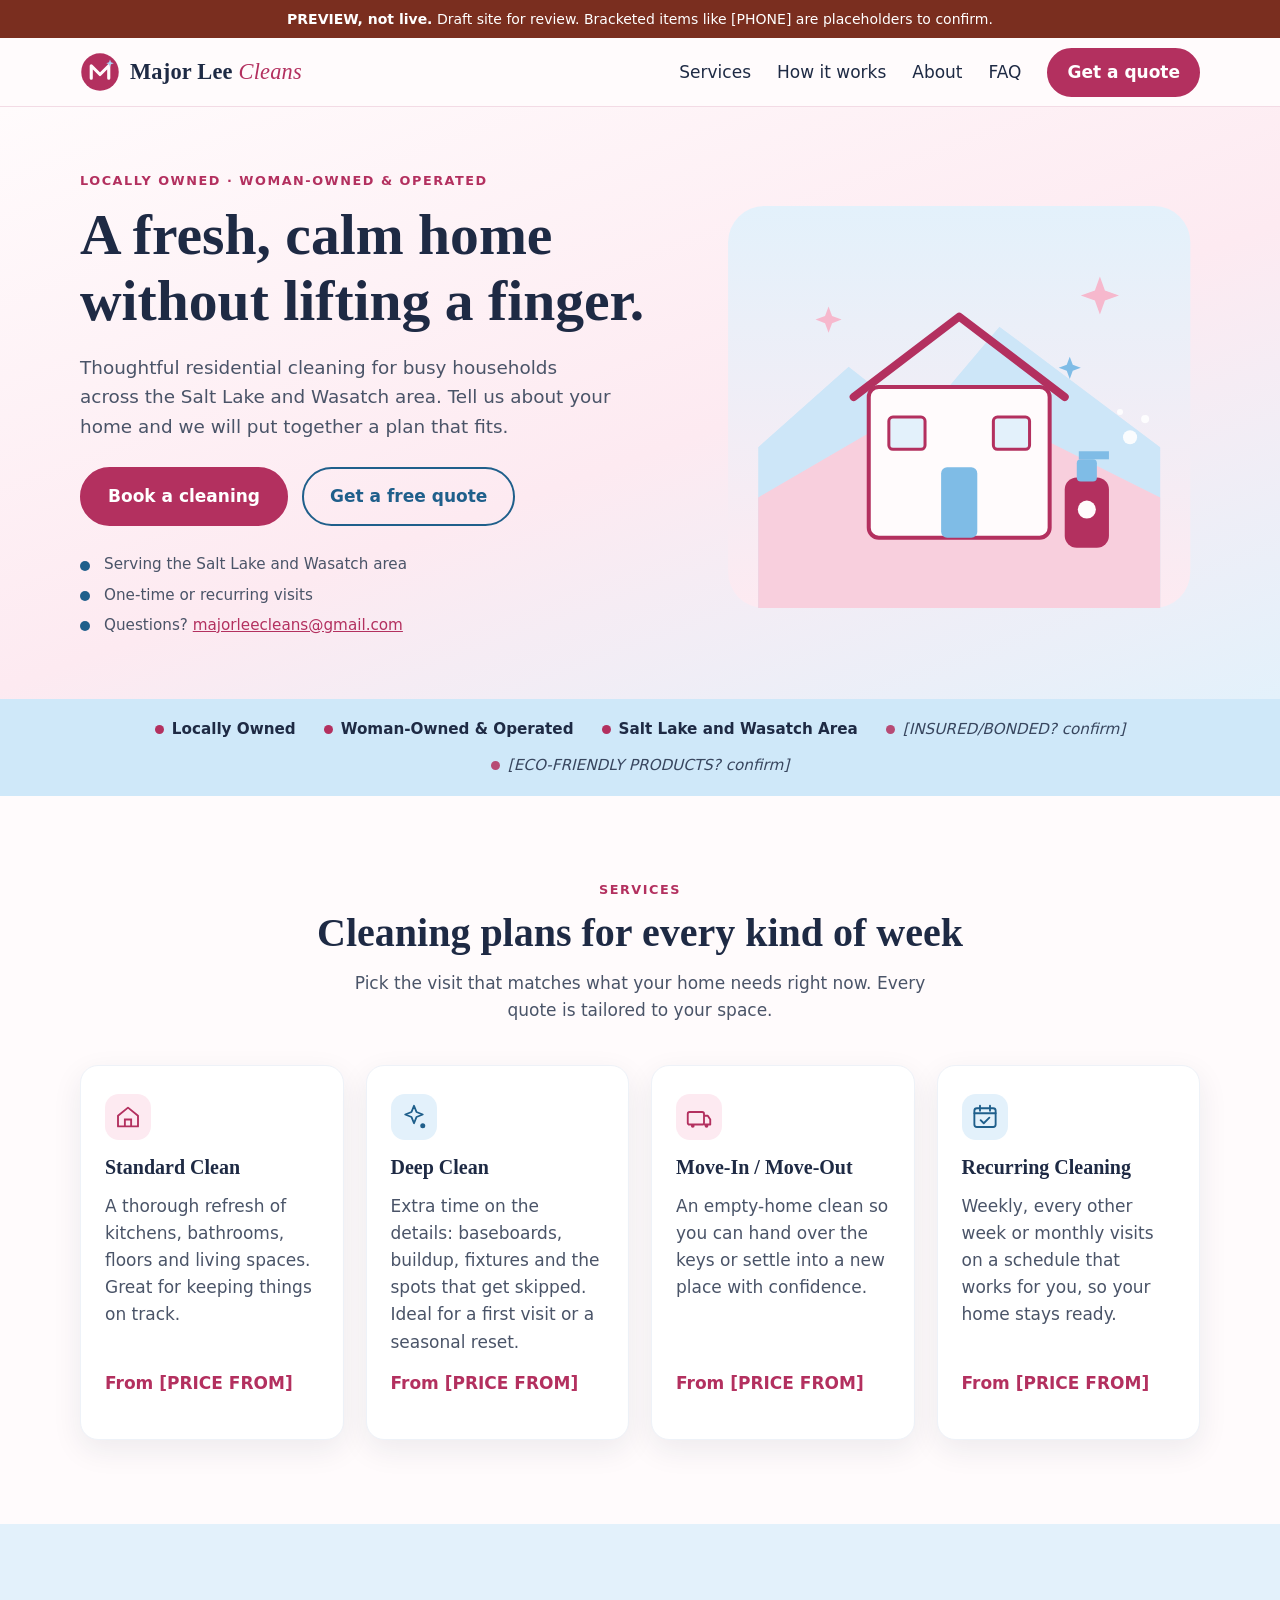
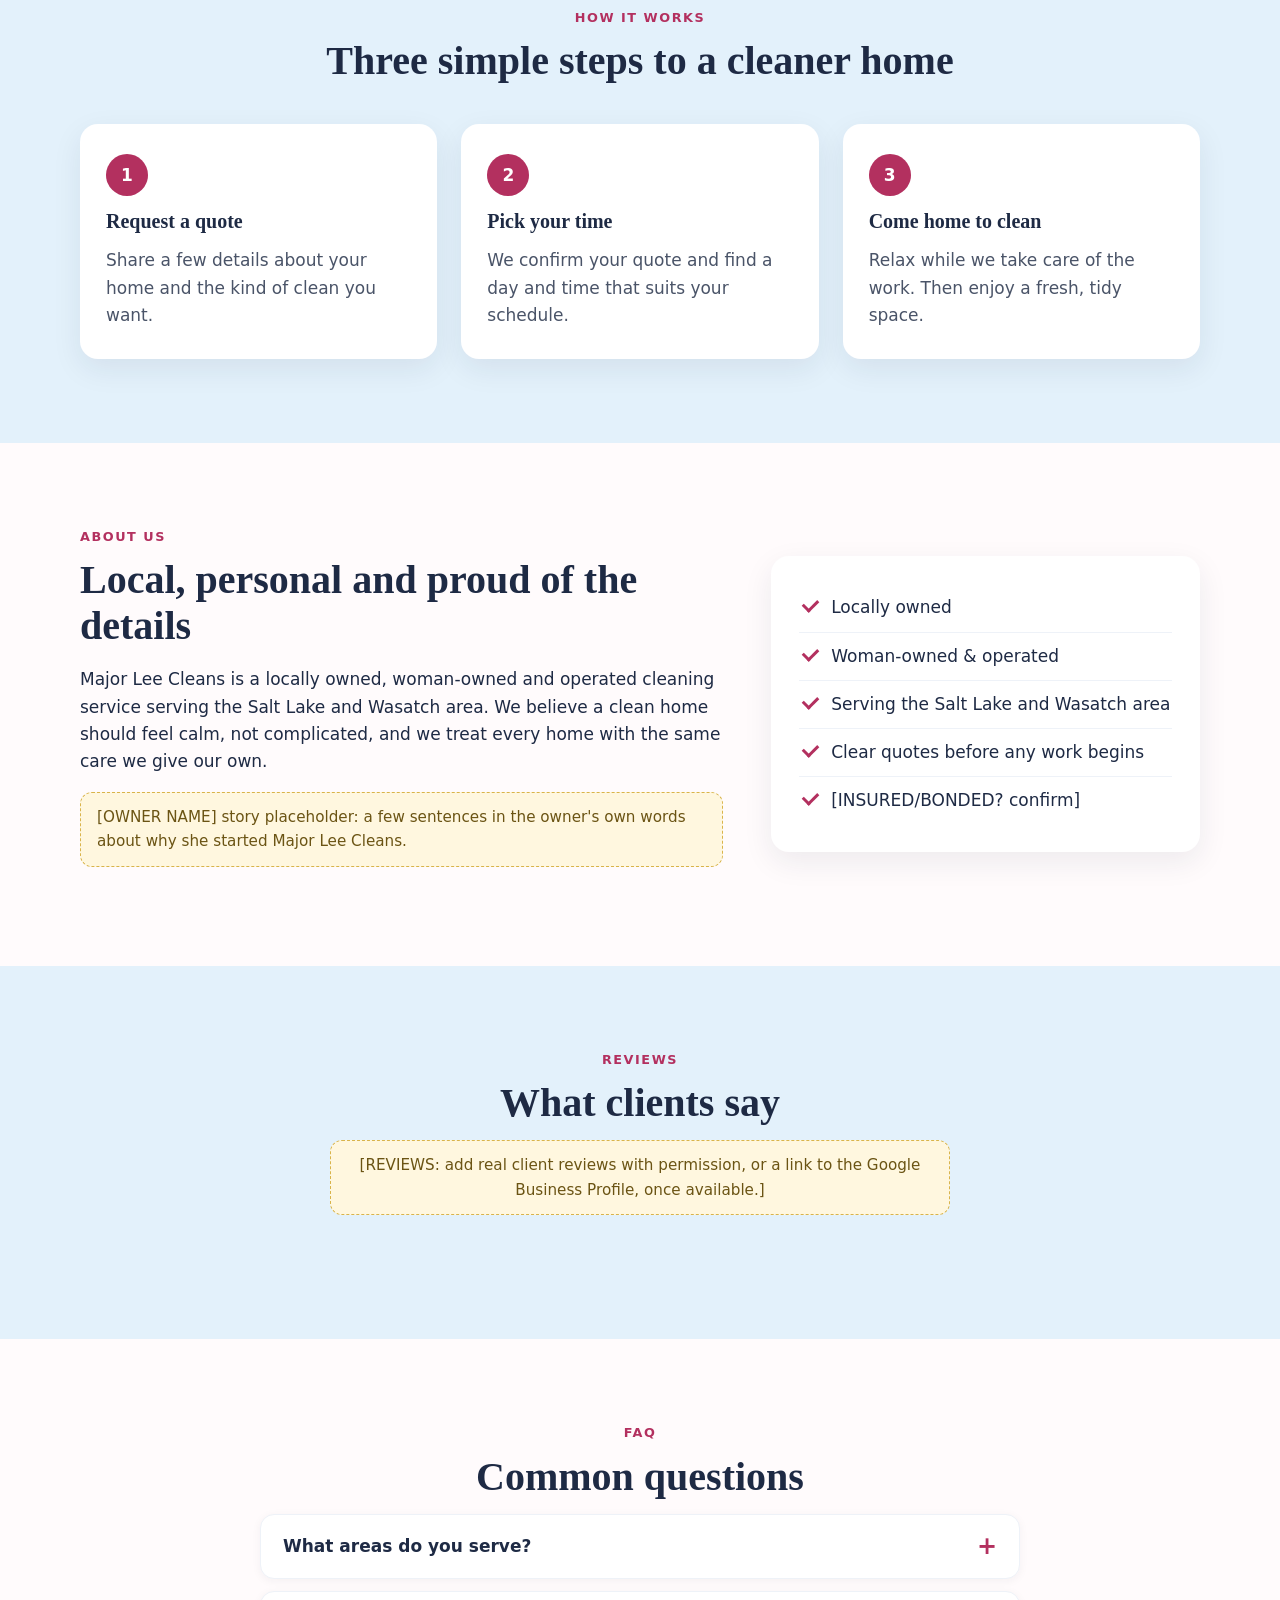
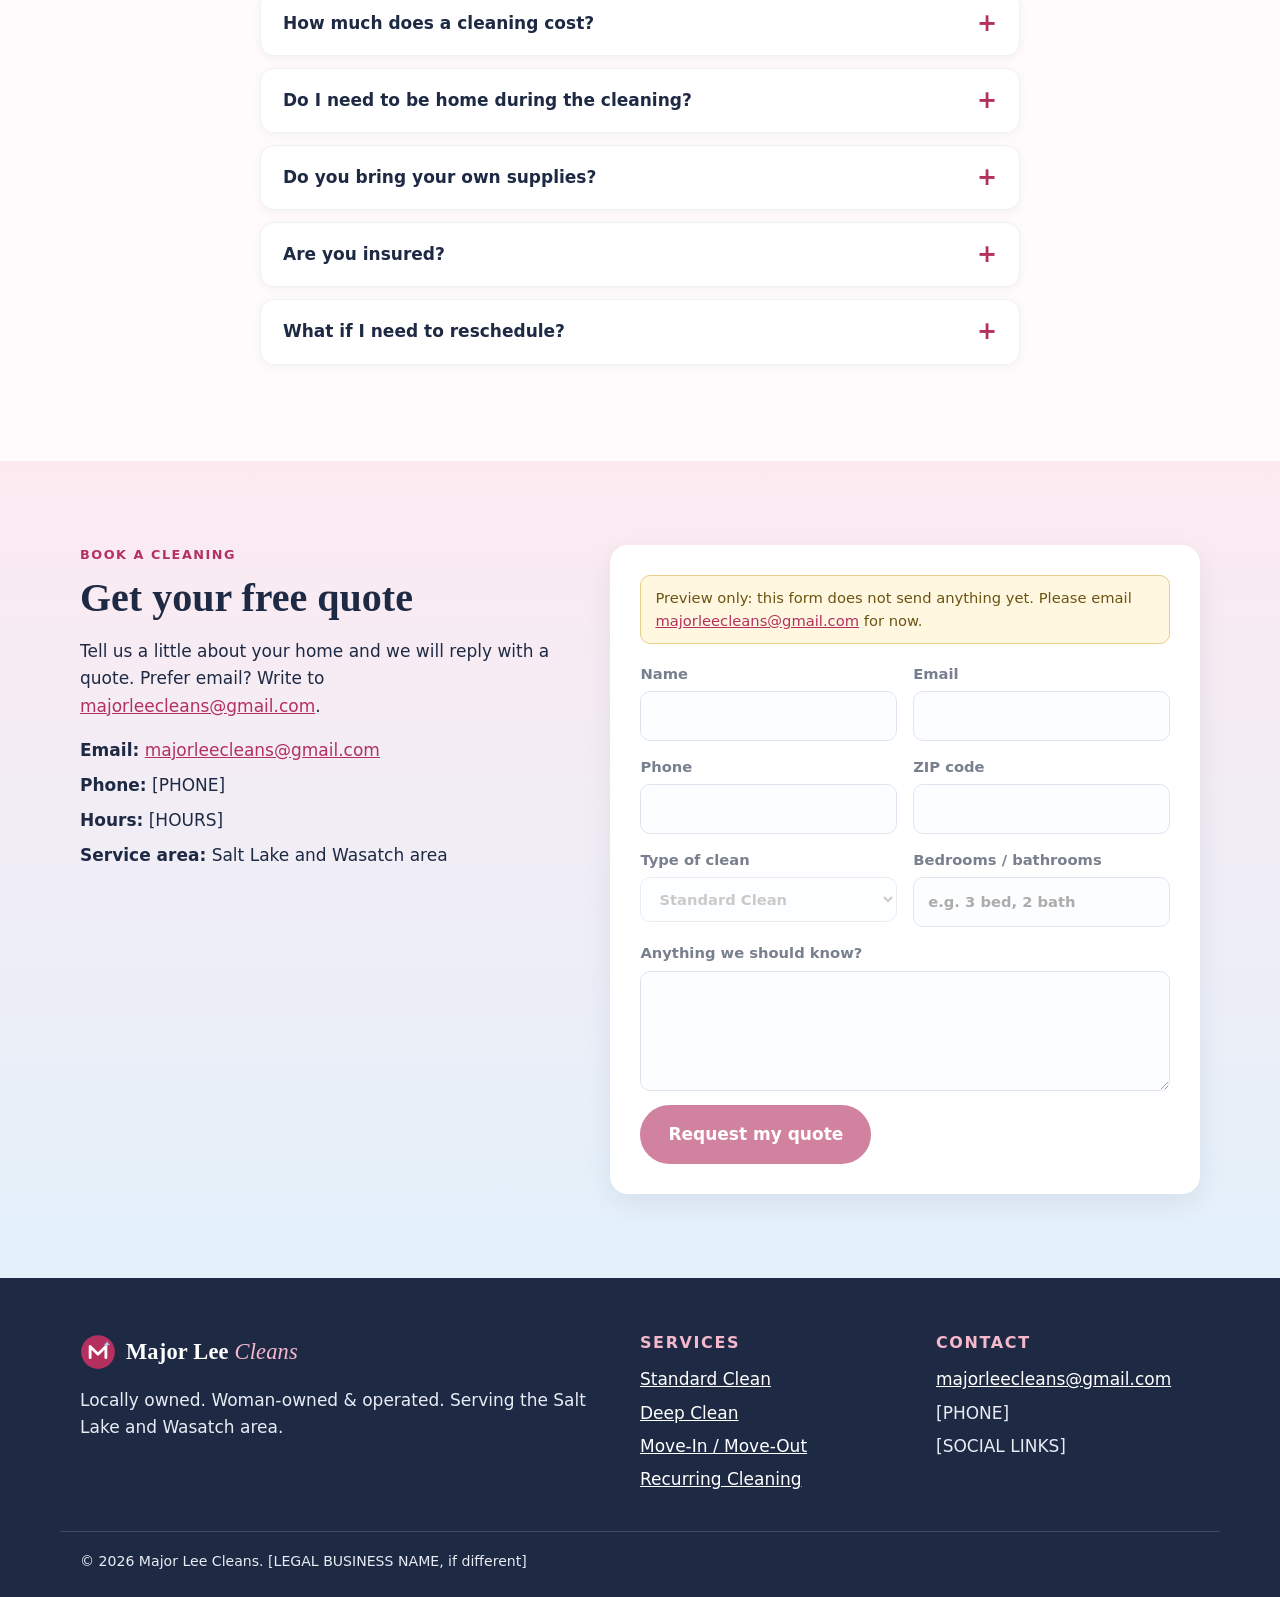
==== index.html @ c6deb184 "Preview: light pink + baby blue palette" ====
<!doctype html>
<html lang="en">
<head>
<meta charset="utf-8">
<meta name="viewport" content="width=device-width, initial-scale=1">
<meta name="robots" content="noindex, nofollow">
<title>Major Lee Cleans | Residential Cleaning in the Salt Lake and Wasatch Area (Preview)</title>
<meta name="description" content="Major Lee Cleans is a locally owned, woman-owned and operated residential cleaning service serving the Salt Lake and Wasatch area.">
<link rel="icon" href="favicon.svg" type="image/svg+xml">
<link rel="stylesheet" href="styles.css">
</head>
<body>
<a class="skip" href="#main">Skip to content</a>

<div class="preview-banner" role="note"><strong>PREVIEW, not live.</strong> Draft site for review. Bracketed items like [PHONE] are placeholders to confirm.</div>

<header class="site-header">
  <div class="wrap nav">
    <a class="brand" href="#top" aria-label="Major Lee Cleans home">
      <img src="assets/logo.svg" alt="" width="40" height="40">
      <span class="wordmark">Major Lee <em>Cleans</em></span>
    </a>
    <button class="menu-btn" aria-expanded="false" aria-controls="menu">Menu</button>
    <nav id="menu" aria-label="Main">
      <ul>
        <li><a href="#services">Services</a></li>
        <li><a href="#how">How it works</a></li>
        <li><a href="#about">About</a></li>
        <li><a href="#faq">FAQ</a></li>
        <li><a class="btn btn-sm" href="#quote">Get a quote</a></li>
      </ul>
    </nav>
  </div>
</header>

<main id="main">
<section class="hero" id="top">
  <div class="wrap hero-grid">
    <div class="hero-copy">
      <p class="eyebrow">Locally owned &middot; Woman-owned &amp; operated</p>
      <h1>A fresh, calm home without lifting a finger.</h1>
      <p class="lead">Thoughtful residential cleaning for busy households across the Salt Lake and Wasatch area. Tell us about your home and we will put together a plan that fits.</p>
      <div class="cta-row">
        <a class="btn" href="#quote">Book a cleaning</a>
        <a class="btn btn-ghost" href="#quote">Get a free quote</a>
      </div>
      <ul class="hero-points">
        <li>Serving the Salt Lake and Wasatch area</li>
        <li>One-time or recurring visits</li>
        <li>Questions? <a href="mailto:majorleecleans@gmail.com">majorleecleans@gmail.com</a></li>
      </ul>
    </div>
    <div class="hero-art" aria-hidden="true">
      <svg viewBox="0 0 480 420" xmlns="http://www.w3.org/2000/svg">
        <defs>
          <linearGradient id="sky" x1="0" y1="0" x2="0" y2="1"><stop offset="0" stop-color="#e3f1fb"/><stop offset="1" stop-color="#fdeaf1"/></linearGradient>
        </defs>
        <rect x="10" y="10" width="460" height="400" rx="36" fill="url(#sky)"/>
        <path d="M40 250l90-80 70 55 80-95 160 120v160H40z" fill="#cde6f8"/>
        <path d="M40 300l120-70 90 50 70-40 120 60v110H40z" fill="#f8cfdd"/>
        <rect x="150" y="190" width="180" height="150" rx="10" fill="#fffbfc" stroke="#b3305f" stroke-width="4"/>
        <path d="M135 200l105-80 105 80" fill="none" stroke="#b3305f" stroke-width="8" stroke-linecap="round" stroke-linejoin="round"/>
        <rect x="222" y="270" width="36" height="70" rx="6" fill="#7fbce6"/>
        <rect x="170" y="220" width="36" height="32" rx="4" fill="#e3f1fb" stroke="#b3305f" stroke-width="3"/>
        <rect x="274" y="220" width="36" height="32" rx="4" fill="#e3f1fb" stroke="#b3305f" stroke-width="3"/>
        <g fill="#f6b8cd"><path d="M380 80l5 14 14 5-14 5-5 14-5-14-14-5 14-5z"/><path d="M110 110l3.5 9.5 9.5 3.5-9.5 3.5-3.5 9.5-3.5-9.5-9.5-3.5 9.5-3.5z"/></g><path fill="#7fbce6" d="M350 160l3 8 8 3-8 3-3 8-3-8-8-3 8-3z"/>
        <g transform="translate(345 250)"><rect x="0" y="30" width="44" height="70" rx="12" fill="#b3305f"/><rect x="12" y="12" width="20" height="22" rx="4" fill="#7fbce6"/><path d="M14 12h30v-8H14z" fill="#7fbce6"/><circle cx="22" cy="62" r="9" fill="#fffbfc"/></g>
        <g fill="#fff" opacity=".9"><circle cx="410" cy="240" r="7"/><circle cx="425" cy="222" r="4"/><circle cx="400" cy="215" r="3"/></g>
      </svg>
    </div>
  </div>
</section>

<section class="trust" aria-label="Why choose us">
  <div class="wrap trust-row">
    <div class="badge"><span class="dot"></span>Locally Owned</div>
    <div class="badge"><span class="dot"></span>Woman-Owned &amp; Operated</div>
    <div class="badge"><span class="dot"></span>Salt Lake and Wasatch Area</div>
    <div class="badge badge-ph"><span class="dot"></span>[INSURED/BONDED? confirm]</div>
    <div class="badge badge-ph"><span class="dot"></span>[ECO-FRIENDLY PRODUCTS? confirm]</div>
  </div>
</section>

<section class="section" id="services">
  <div class="wrap">
    <p class="eyebrow center">Services</p>
    <h2 class="center">Cleaning plans for every kind of week</h2>
    <p class="sub center">Pick the visit that matches what your home needs right now. Every quote is tailored to your space.</p>
    <div class="cards">
      <article class="card">
        <svg class="ico" viewBox="0 0 48 48" aria-hidden="true"><path d="M8 22L24 9l16 13v17H8z" fill="none" stroke="currentColor" stroke-width="3" stroke-linejoin="round"/><path d="M19 39V28h10v11" fill="none" stroke="currentColor" stroke-width="3"/></svg>
        <h3>Standard Clean</h3>
        <p>A thorough refresh of kitchens, bathrooms, floors and living spaces. Great for keeping things on track.</p>
        <p class="price">From [PRICE FROM]</p>
      </article>
      <article class="card">
        <svg class="ico" viewBox="0 0 48 48" aria-hidden="true"><path d="M24 6l4 10 10 4-10 4-4 10-4-10-10-4 10-4z" fill="none" stroke="currentColor" stroke-width="3" stroke-linejoin="round"/><circle cx="38" cy="38" r="4" fill="currentColor"/></svg>
        <h3>Deep Clean</h3>
        <p>Extra time on the details: baseboards, buildup, fixtures and the spots that get skipped. Ideal for a first visit or a seasonal reset.</p>
        <p class="price">From [PRICE FROM]</p>
      </article>
      <article class="card">
        <svg class="ico" viewBox="0 0 48 48" aria-hidden="true"><rect x="6" y="16" width="26" height="20" rx="3" fill="none" stroke="currentColor" stroke-width="3"/><path d="M32 22h6l4 6v8H32" fill="none" stroke="currentColor" stroke-width="3" stroke-linejoin="round"/><circle cx="14" cy="38" r="3" fill="currentColor"/><circle cx="36" cy="38" r="3" fill="currentColor"/></svg>
        <h3>Move-In / Move-Out</h3>
        <p>An empty-home clean so you can hand over the keys or settle into a new place with confidence.</p>
        <p class="price">From [PRICE FROM]</p>
      </article>
      <article class="card">
        <svg class="ico" viewBox="0 0 48 48" aria-hidden="true"><rect x="7" y="10" width="34" height="30" rx="4" fill="none" stroke="currentColor" stroke-width="3"/><path d="M7 18h34M16 6v8M32 6v8" stroke="currentColor" stroke-width="3" stroke-linecap="round"/><path d="M17 29l5 5 9-9" fill="none" stroke="currentColor" stroke-width="3" stroke-linecap="round" stroke-linejoin="round"/></svg>
        <h3>Recurring Cleaning</h3>
        <p>Weekly, every other week or monthly visits on a schedule that works for you, so your home stays ready.</p>
        <p class="price">From [PRICE FROM]</p>
      </article>
    </div>
  </div>
</section>

<section class="section alt" id="how">
  <div class="wrap">
    <p class="eyebrow center">How it works</p>
    <h2 class="center">Three simple steps to a cleaner home</h2>
    <ol class="steps">
      <li><span class="num">1</span><h3>Request a quote</h3><p>Share a few details about your home and the kind of clean you want.</p></li>
      <li><span class="num">2</span><h3>Pick your time</h3><p>We confirm your quote and find a day and time that suits your schedule.</p></li>
      <li><span class="num">3</span><h3>Come home to clean</h3><p>Relax while we take care of the work. Then enjoy a fresh, tidy space.</p></li>
    </ol>
  </div>
</section>

<section class="section" id="about">
  <div class="wrap about-grid">
    <div>
      <p class="eyebrow">About us</p>
      <h2>Local, personal and proud of the details</h2>
      <p>Major Lee Cleans is a locally owned, woman-owned and operated cleaning service serving the Salt Lake and Wasatch area. We believe a clean home should feel calm, not complicated, and we treat every home with the same care we give our own.</p>
      <p class="ph-note">[OWNER NAME] story placeholder: a few sentences in the owner's own words about why she started Major Lee Cleans.</p>
    </div>
    <ul class="checklist">
      <li>Locally owned</li>
      <li>Woman-owned &amp; operated</li>
      <li>Serving the Salt Lake and Wasatch area</li>
      <li>Clear quotes before any work begins</li>
      <li>[INSURED/BONDED? confirm]</li>
    </ul>
  </div>
</section>

<section class="section alt" aria-labelledby="reviews-h">
  <div class="wrap">
    <p class="eyebrow center">Reviews</p>
    <h2 class="center" id="reviews-h">What clients say</h2>
    <p class="sub center ph-note">[REVIEWS: add real client reviews with permission, or a link to the Google Business Profile, once available.]</p>
  </div>
</section>

<section class="section" id="faq">
  <div class="wrap narrow">
    <p class="eyebrow center">FAQ</p>
    <h2 class="center">Common questions</h2>
    <details><summary>What areas do you serve?</summary><p>We serve the Salt Lake and Wasatch area. Not sure if you are in range? Send us a note and we will let you know.</p></details>
    <details><summary>How much does a cleaning cost?</summary><p>Every home is different, so we quote based on size, condition and the type of clean. Request a quote and we will get back to you. Standard pricing starts at [PRICE FROM].</p></details>
    <details><summary>Do I need to be home during the cleaning?</summary><p>No. Many clients share entry instructions ahead of time. Whatever you are most comfortable with works for us.</p></details>
    <details><summary>Do you bring your own supplies?</summary><p>[SUPPLIES POLICY: confirm whether supplies and equipment are included and whether eco-friendly products are used.]</p></details>
    <details><summary>Are you insured?</summary><p>[INSURED/BONDED? confirm]</p></details>
    <details><summary>What if I need to reschedule?</summary><p>[RESCHEDULING / CANCELLATION POLICY: confirm notice period.]</p></details>
  </div>
</section>

<section class="section quote" id="quote">
  <div class="wrap quote-grid">
    <div>
      <p class="eyebrow">Book a cleaning</p>
      <h2>Get your free quote</h2>
      <p>Tell us a little about your home and we will reply with a quote. Prefer email? Write to <a href="mailto:majorleecleans@gmail.com">majorleecleans@gmail.com</a>.</p>
      <ul class="contact-list">
        <li><strong>Email:</strong> <a href="mailto:majorleecleans@gmail.com">majorleecleans@gmail.com</a></li>
        <li><strong>Phone:</strong> [PHONE]</li>
        <li><strong>Hours:</strong> [HOURS]</li>
        <li><strong>Service area:</strong> Salt Lake and Wasatch area</li>
      </ul>
    </div>
    <form class="quote-form" action="#" onsubmit="return false" aria-describedby="form-note">
      <p class="form-note" id="form-note" role="status">Preview only: this form does not send anything yet. Please email <a href="mailto:majorleecleans@gmail.com">majorleecleans@gmail.com</a> for now.</p>
      <fieldset disabled>
        <legend class="sr">Quote request</legend>
        <div class="row2">
          <label>Name<input type="text" name="name" autocomplete="name"></label>
          <label>Email<input type="email" name="email" autocomplete="email"></label>
        </div>
        <div class="row2">
          <label>Phone<input type="tel" name="phone" autocomplete="tel"></label>
          <label>ZIP code<input type="text" name="zip" inputmode="numeric" autocomplete="postal-code"></label>
        </div>
        <div class="row2">
          <label>Type of clean
            <select name="service"><option>Standard Clean</option><option>Deep Clean</option><option>Move-In / Move-Out</option><option>Recurring Cleaning</option></select>
          </label>
          <label>Bedrooms / bathrooms<input type="text" name="size" placeholder="e.g. 3 bed, 2 bath"></label>
        </div>
        <label>Anything we should know?<textarea name="notes" rows="4"></textarea></label>
        <button class="btn" type="submit">Request my quote</button>
      </fieldset>
    </form>
  </div>
</section>
</main>

<footer class="site-footer">
  <div class="wrap foot-grid">
    <div>
      <a class="brand light" href="#top"><img src="assets/logo.svg" alt="" width="36" height="36"><span class="wordmark">Major Lee <em>Cleans</em></span></a>
      <p>Locally owned. Woman-owned &amp; operated. Serving the Salt Lake and Wasatch area.</p>
    </div>
    <div>
      <h2 class="foot-h">Services</h2>
      <ul><li><a href="#services">Standard Clean</a></li><li><a href="#services">Deep Clean</a></li><li><a href="#services">Move-In / Move-Out</a></li><li><a href="#services">Recurring Cleaning</a></li></ul>
    </div>
    <div>
      <h2 class="foot-h">Contact</h2>
      <ul><li><a href="mailto:majorleecleans@gmail.com">majorleecleans@gmail.com</a></li><li>[PHONE]</li><li>[SOCIAL LINKS]</li></ul>
    </div>
  </div>
  <p class="wrap copy">&copy; <span id="yr">2026</span> Major Lee Cleans. [LEGAL BUSINESS NAME, if different]</p>
</footer>
<script src="main.js" defer></script>
</body>
</html>
---- styles.css ----
:root{--green:#b3305f;--green-d:#1e2a44;--mint:#e3f1fb;--cream:#fffbfc;--sand:#fdeaf1;--ink:#1e2a44;--muted:#4a5468;--gold:#f6b8cd;--r:18px;--shadow:0 10px 30px rgba(30,42,68,.08)}
*{box-sizing:border-box}html{scroll-behavior:smooth}
body{margin:0;font:17px/1.6 system-ui,-apple-system,"Segoe UI",Roboto,Helvetica,Arial,sans-serif;color:var(--ink);background:var(--cream)}
img,svg{max-width:100%;display:block}
a{color:var(--green)}a:hover{color:var(--green-d)}
:focus-visible{outline:3px solid var(--gold);outline-offset:2px}
.skip{position:absolute;left:-999px;top:0;background:#fff;padding:8px 12px;z-index:100}.skip:focus{left:8px}
.sr{position:absolute;width:1px;height:1px;overflow:hidden;clip:rect(0 0 0 0)}
.wrap{max-width:1160px;margin:0 auto;padding:0 20px}.narrow{max-width:800px}
.preview-banner{background:#7a2e1f;color:#fff;text-align:center;font-size:14px;padding:8px 16px}
.site-header{position:sticky;top:0;z-index:50;background:rgba(255,251,252,.94);backdrop-filter:blur(8px);border-bottom:1px solid #f3dbe5}
.nav{display:flex;align-items:center;justify-content:space-between;min-height:68px}
.brand{display:flex;align-items:center;gap:10px;text-decoration:none;color:var(--ink)}
.wordmark{font-family:Georgia,"Times New Roman",serif;font-size:1.4rem;font-weight:700;letter-spacing:.2px}
.wordmark em{font-style:italic;color:var(--green);font-weight:400}
.brand.light{color:#fff}.brand.light em{color:var(--gold)}
nav ul{list-style:none;display:flex;gap:26px;align-items:center;margin:0;padding:0}
nav a{text-decoration:none;color:var(--ink);font-weight:500}
.menu-btn{display:none;background:none;border:2px solid var(--green);color:var(--green);border-radius:999px;padding:6px 16px;font:inherit;font-weight:600;cursor:pointer}
.btn{display:inline-block;background:var(--green);color:#fff!important;text-decoration:none;font-weight:600;padding:14px 26px;border-radius:999px;border:2px solid var(--green);transition:background .2s,transform .2s;cursor:pointer;font:inherit;font-weight:600}
.btn:hover{background:var(--green-d);transform:translateY(-1px)}
.btn-ghost{background:transparent;color:var(--green)!important}.btn-ghost:hover{background:var(--mint)}
.btn-sm{padding:9px 18px}
.eyebrow{text-transform:uppercase;letter-spacing:.12em;font-size:.8rem;font-weight:700;color:var(--green);margin:0 0 10px}
h1,h2,h3{font-family:Georgia,"Times New Roman",serif;line-height:1.15;margin:0 0 14px}
h1{font-size:clamp(2.2rem,5vw,3.6rem)}h2{font-size:clamp(1.7rem,3.4vw,2.5rem)}h3{font-size:1.25rem}
.center{text-align:center}.sub{color:var(--muted);max-width:620px;margin:0 auto 40px}
.hero{background:linear-gradient(180deg,var(--cream),var(--sand));padding:64px 0 56px}
.hero-grid{display:grid;grid-template-columns:1.1fr .9fr;gap:48px;align-items:center}
.lead{font-size:1.15rem;color:var(--muted);max-width:540px}
.cta-row{display:flex;flex-wrap:wrap;gap:14px;margin:26px 0}
.hero-points{list-style:none;padding:0;margin:0;color:var(--muted);font-size:.95rem}
.hero-points li{padding-left:24px;position:relative;margin:6px 0}
.hero-points li:before{content:"";position:absolute;left:0;top:.55em;width:10px;height:10px;border-radius:50%;background:var(--green)}
.trust{background:var(--green);color:#fff;padding:18px 0}
.trust-row{display:flex;flex-wrap:wrap;justify-content:center;gap:12px 28px}
.badge{display:flex;align-items:center;gap:8px;font-weight:600;font-size:.95rem}
.badge .dot{width:9px;height:9px;border-radius:50%;background:var(--gold)}
.badge-ph{opacity:.85;font-style:italic;font-weight:500}
.section{padding:84px 0}.alt{background:var(--mint)}
.cards{display:grid;grid-template-columns:repeat(4,1fr);gap:22px}
.card{background:#fff;border-radius:var(--r);padding:28px 24px;box-shadow:var(--shadow);border:1px solid #eef2f8;display:flex;flex-direction:column}
.card p{color:var(--muted);margin:0 0 14px}.card .price{margin-top:auto;color:var(--green);font-weight:700}
.ico{width:46px;height:46px;color:var(--green);background:var(--mint);border-radius:14px;padding:8px;margin-bottom:16px}
.steps{list-style:none;padding:0;margin:40px 0 0;display:grid;grid-template-columns:repeat(3,1fr);gap:24px;counter-reset:s}
.steps li{background:#fff;border-radius:var(--r);padding:30px 26px;box-shadow:var(--shadow)}
.steps p{color:var(--muted);margin:0}
.num{display:inline-grid;place-items:center;width:42px;height:42px;border-radius:50%;background:var(--green);color:#fff;font-weight:700;margin-bottom:14px}
.about-grid{display:grid;grid-template-columns:1.2fr .8fr;gap:48px;align-items:center}
.checklist{list-style:none;background:#fff;border-radius:var(--r);padding:28px;margin:0;box-shadow:var(--shadow)}
.checklist li{padding:10px 0 10px 32px;position:relative;border-bottom:1px solid #eef2f8}.checklist li:last-child{border:0}
.checklist li:before{content:"";position:absolute;left:4px;top:15px;width:12px;height:7px;border-left:3px solid var(--green);border-bottom:3px solid var(--green);transform:rotate(-45deg)}
.ph-note{background:#fff7df;border:1px dashed #d9b44a;border-radius:12px;padding:12px 16px;color:#6b5414;font-size:.95rem}
details{background:#fff;border-radius:14px;margin:12px 0;box-shadow:0 2px 10px rgba(30,42,68,.05);border:1px solid #eef2f8}
summary{cursor:pointer;padding:18px 22px;font-weight:600;list-style:none;position:relative;padding-right:50px}
summary::-webkit-details-marker{display:none}
summary:after{content:"+";position:absolute;right:22px;top:12px;font-size:1.5rem;color:var(--green)}
details[open] summary:after{content:"\2212"}
details p{margin:0;padding:0 22px 20px;color:var(--muted)}
.quote{background:linear-gradient(180deg,var(--sand),var(--mint))}
.quote-grid{display:grid;grid-template-columns:.9fr 1.1fr;gap:48px;align-items:start}
.contact-list{list-style:none;padding:0}.contact-list li{margin:8px 0}
.quote-form{background:#fff;border-radius:var(--r);padding:30px;box-shadow:var(--shadow)}
.quote-form fieldset{border:0;padding:0;margin:0}
.quote-form fieldset[disabled]{opacity:.6}
.form-note{background:#fff7df;border:1px solid #e7cf86;color:#6b5414;border-radius:10px;padding:10px 14px;font-size:.92rem;margin:0 0 18px}
.row2{display:grid;grid-template-columns:1fr 1fr;gap:16px}
label{display:block;font-weight:600;font-size:.92rem;margin-bottom:14px}
input,select,textarea{display:block;width:100%;margin-top:6px;padding:12px 14px;border:1px solid #c9d3e3;border-radius:10px;font:inherit;background:#fbfcfe}
.site-footer{background:var(--green-d);color:#e8ecf5;padding:56px 0 24px}
.site-footer a{color:#fff}
.foot-grid{display:grid;grid-template-columns:2fr 1fr 1fr;gap:32px}
.foot-h{font-size:1rem;font-family:inherit;text-transform:uppercase;letter-spacing:.1em;color:var(--gold)}
.site-footer ul{list-style:none;padding:0;margin:0}.site-footer li{margin:6px 0}
.copy{border-top:1px solid rgba(255,255,255,.15);margin-top:32px;padding-top:18px;font-size:.88rem}
@media (max-width:1000px){.cards{grid-template-columns:repeat(2,1fr)}}
@media (max-width:860px){
 .hero-grid,.about-grid,.quote-grid{grid-template-columns:1fr}
 .hero-art{max-width:420px;margin:0 auto}
 .steps{grid-template-columns:1fr}
 .foot-grid{grid-template-columns:1fr 1fr}.foot-grid>div:first-child{grid-column:1/-1}
 .menu-btn{display:block}
 nav ul{display:none;position:absolute;left:0;right:0;top:100%;flex-direction:column;background:var(--cream);padding:18px;gap:14px;border-bottom:1px solid #f3dbe5}
 nav ul.open,#menu.open ul{display:flex}
}
@media (max-width:560px){body{font-size:16px}.cards,.row2{grid-template-columns:1fr}.section{padding:60px 0}.hero{padding:40px 0}.foot-grid{grid-template-columns:1fr}.wordmark{font-size:1.2rem}}
@media (prefers-reduced-motion:reduce){html{scroll-behavior:auto}.btn{transition:none}}
.hero-art{width:100%}.hero-art svg{width:100%;height:auto}
/* pink + baby blue palette overrides */
:root{--blue:#a9d6f5;--blue-l:#e3f1fb;--blue-d:#1f5f8b;--pink:#f6b8cd;--pink-d:#b3305f;--pink-dd:#8f2349;--navy:#1e2a44}
.btn:hover{background:var(--pink-dd);border-color:var(--pink-dd)}
.btn-ghost{border-color:var(--blue-d);color:var(--blue-d)!important}.btn-ghost:hover{background:var(--blue-l)}
.menu-btn{border-color:var(--blue-d);color:var(--blue-d)}
:focus-visible{outline-color:var(--blue-d)}
.trust{background:#cfe8f9;color:var(--navy)}.badge .dot{background:var(--pink-d)}
.ico{color:var(--pink-d);background:#fdeaf1}
.card:nth-child(even) .ico{color:var(--blue-d);background:var(--blue-l)}
.num{background:var(--pink-d)}
.hero{background:linear-gradient(160deg,#fffbfc 0%,#fdeaf1 55%,#e3f1fb 100%)}
.quote{background:linear-gradient(180deg,#fdeaf1,#e3f1fb)}
.hero-points li:before{background:var(--blue-d)}
.checklist li:before{border-color:var(--pink-d)}
.site-footer{background:var(--navy)}
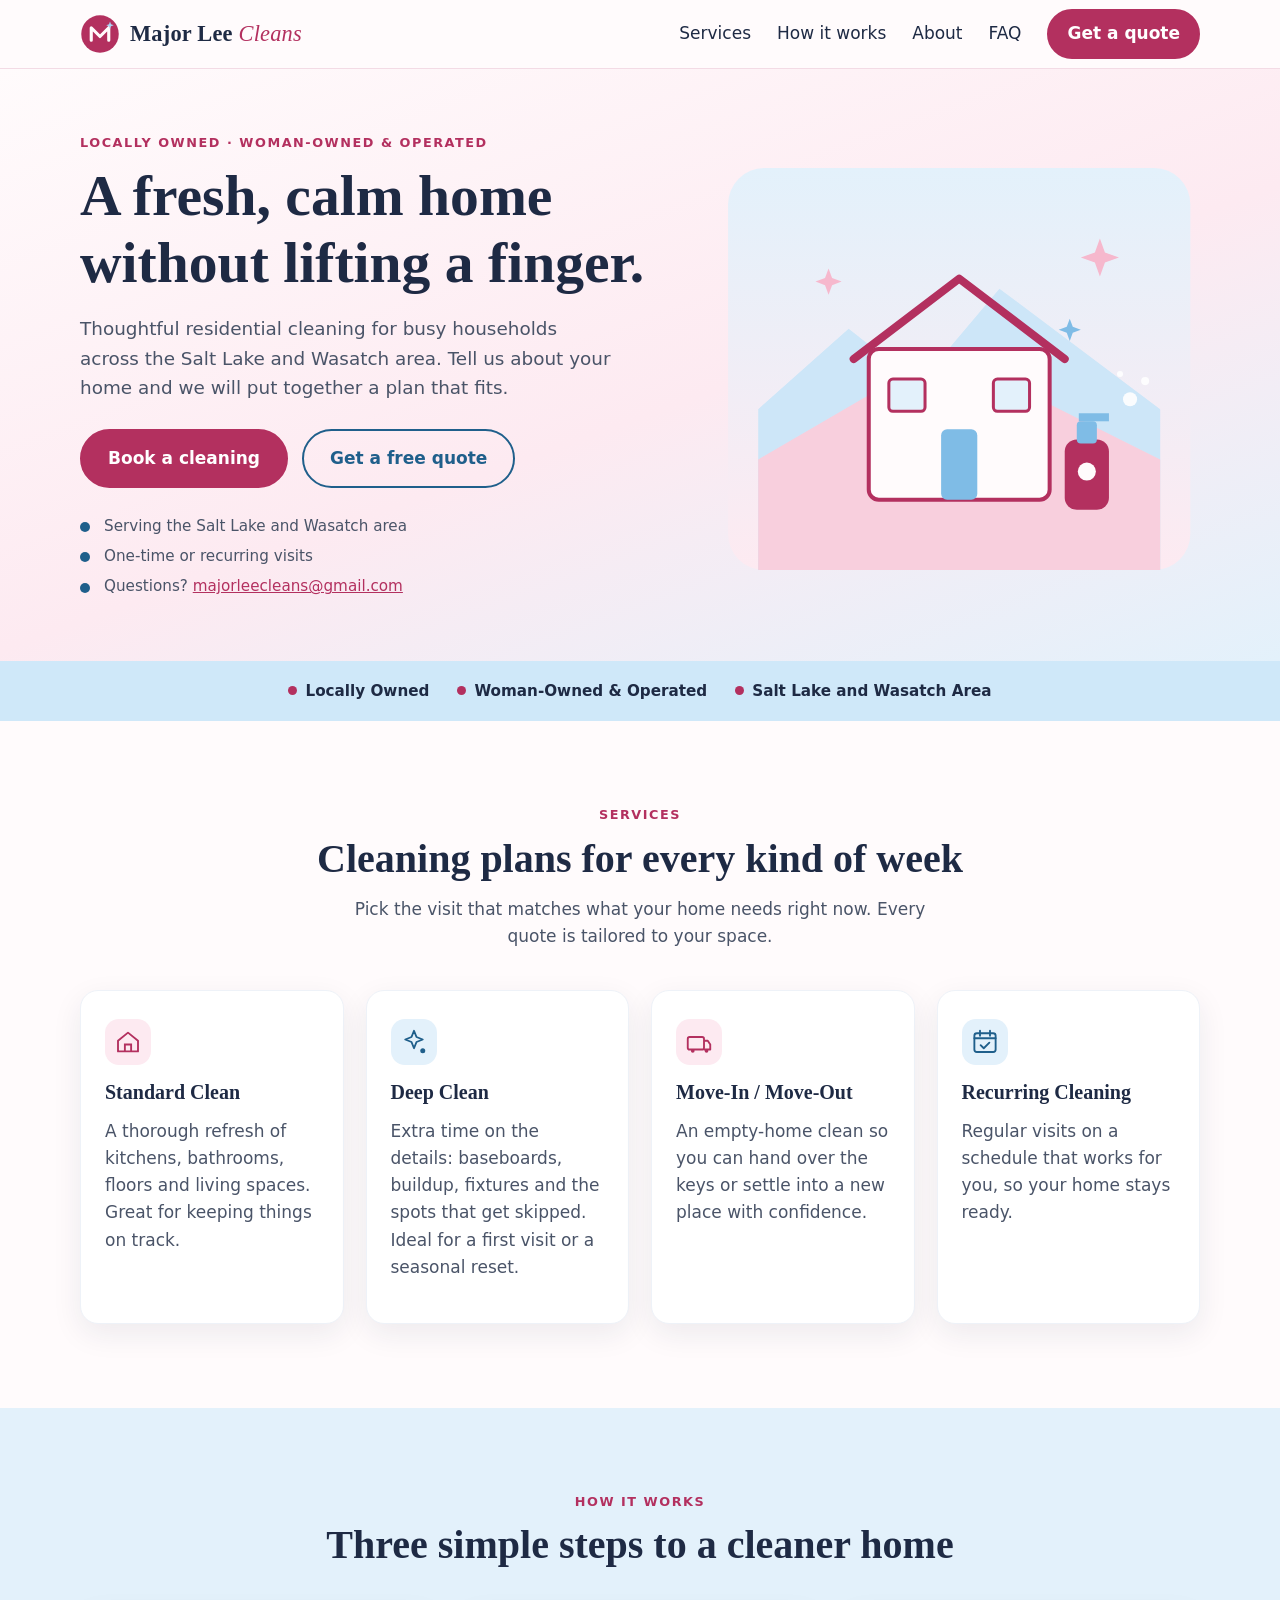
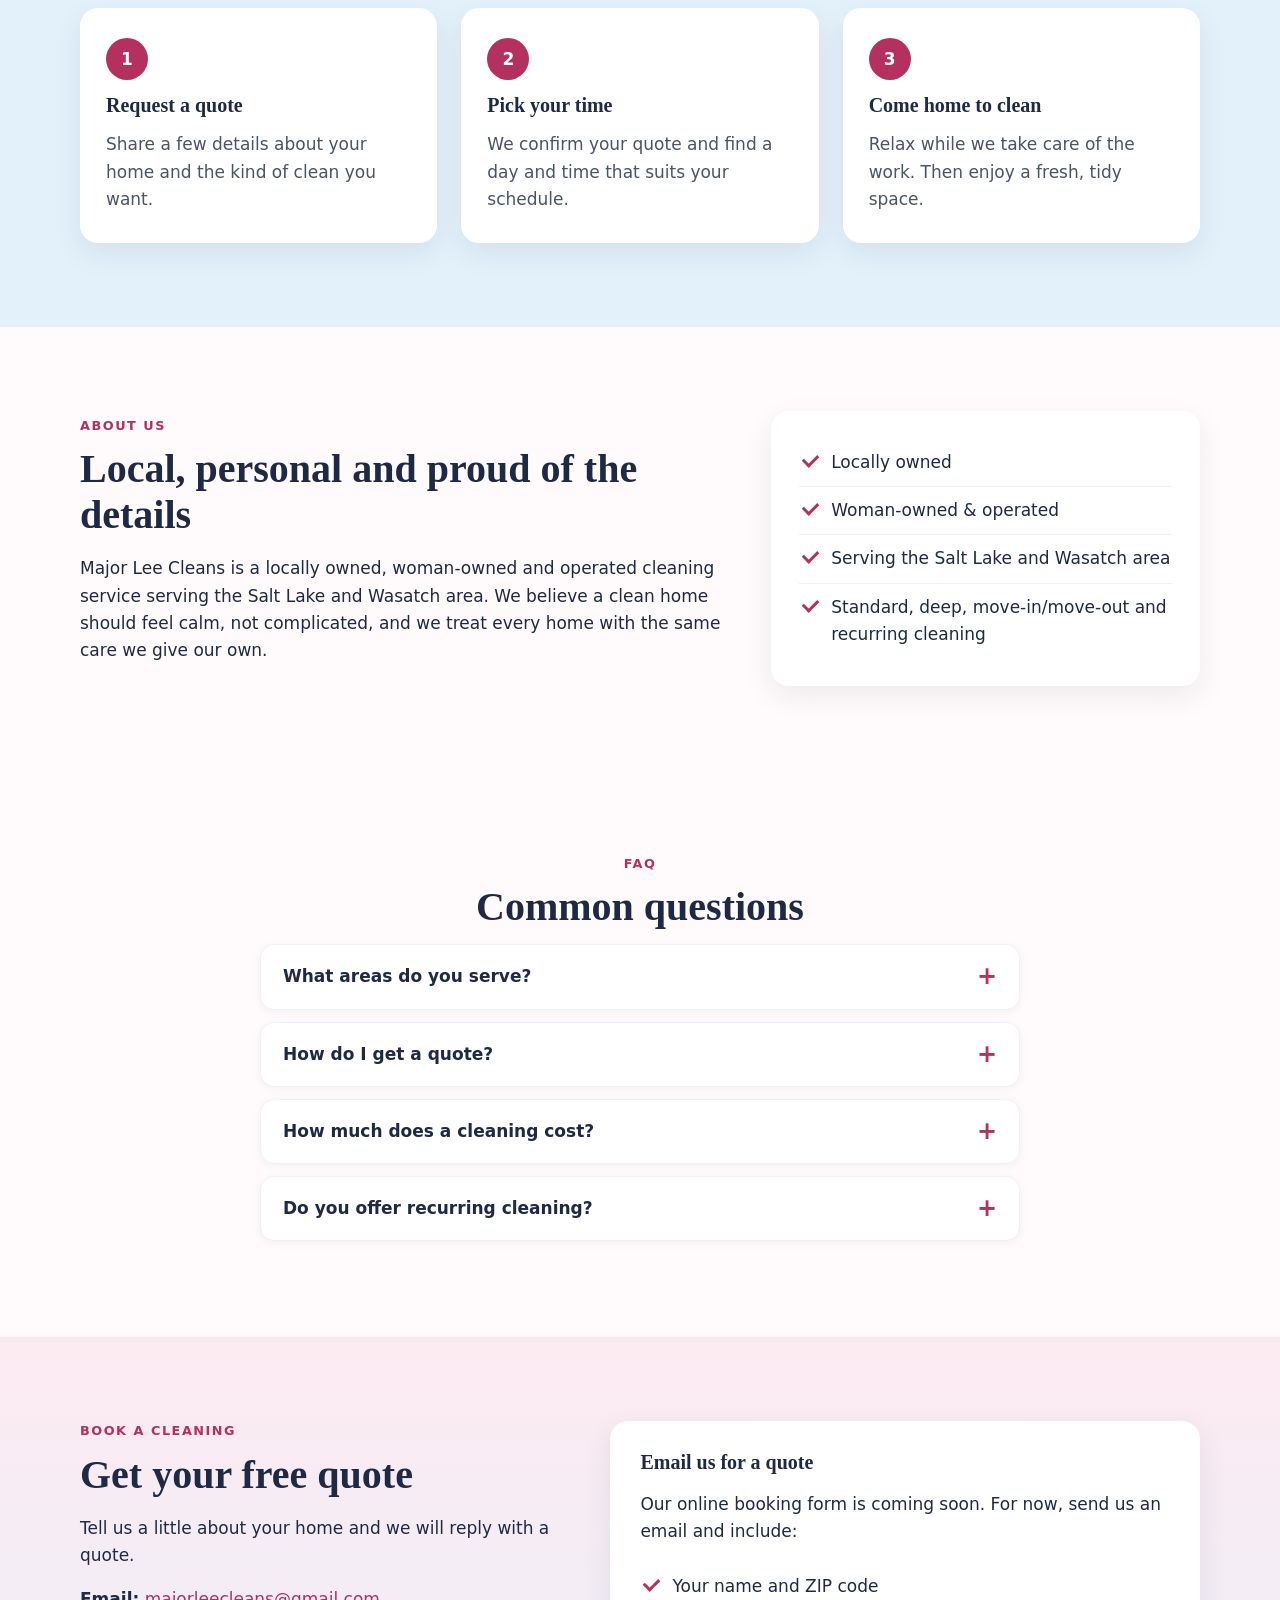
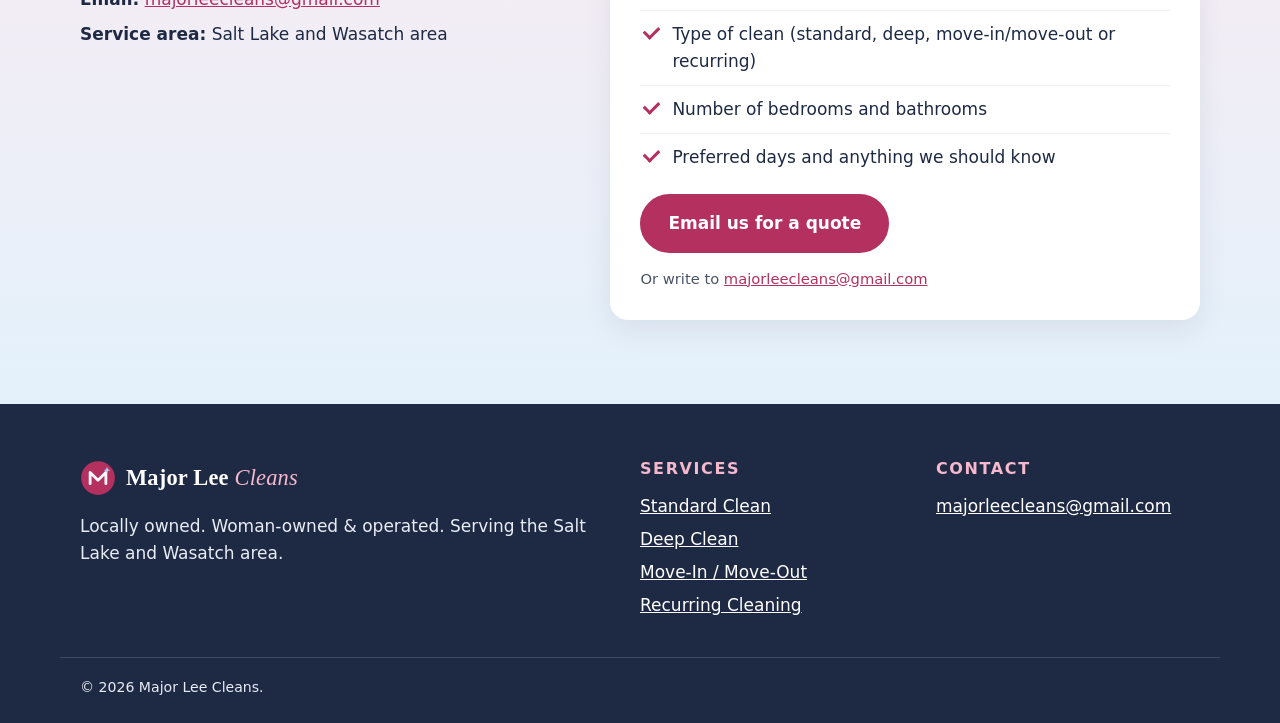
==== commit a943379d: "Go-live build for majorleeclean.com: placeholders removed, SEO meta, JSON-LD, robots, sitemap, 404, " ====
--- a/index.html
+++ b/index.html
@@ -3,16 +3,25 @@
 <head>
 <meta charset="utf-8">
 <meta name="viewport" content="width=device-width, initial-scale=1">
-<meta name="robots" content="noindex, nofollow">
-<title>Major Lee Cleans | Residential Cleaning in the Salt Lake and Wasatch Area (Preview)</title>
+<title>Major Lee Cleans | Residential Cleaning in the Salt Lake and Wasatch Area</title>
 <meta name="description" content="Major Lee Cleans is a locally owned, woman-owned and operated residential cleaning service serving the Salt Lake and Wasatch area.">
+<link rel="canonical" href="https://majorleeclean.com/">
+<meta property="og:type" content="website">
+<meta property="og:site_name" content="Major Lee Cleans">
+<meta property="og:title" content="Major Lee Cleans | Residential Cleaning">
+<meta property="og:description" content="Locally owned, woman-owned and operated home cleaning serving the Salt Lake and Wasatch area.">
+<meta property="og:url" content="https://majorleeclean.com/">
+<meta property="og:image" content="https://majorleeclean.com/assets/og.png">
+<meta name="twitter:card" content="summary_large_image">
+<meta name="theme-color" content="#b3305f">
+<script type="application/ld+json">
+{"@context":"https://schema.org","@type":"HouseCleaning","name":"Major Lee Cleans","url":"https://majorleeclean.com/","email":"majorleecleans@gmail.com","areaServed":"Salt Lake and Wasatch area","logo":"https://majorleeclean.com/assets/logo.svg","image":"https://majorleeclean.com/assets/og.png"}
+</script>
 <link rel="icon" href="favicon.svg" type="image/svg+xml">
 <link rel="stylesheet" href="styles.css">
 </head>
 <body>
 <a class="skip" href="#main">Skip to content</a>
-
-<div class="preview-banner" role="note"><strong>PREVIEW, not live.</strong> Draft site for review. Bracketed items like [PHONE] are placeholders to confirm.</div>
 
 <header class="site-header">
   <div class="wrap nav">
@@ -76,8 +85,6 @@
     <div class="badge"><span class="dot"></span>Locally Owned</div>
     <div class="badge"><span class="dot"></span>Woman-Owned &amp; Operated</div>
     <div class="badge"><span class="dot"></span>Salt Lake and Wasatch Area</div>
-    <div class="badge badge-ph"><span class="dot"></span>[INSURED/BONDED? confirm]</div>
-    <div class="badge badge-ph"><span class="dot"></span>[ECO-FRIENDLY PRODUCTS? confirm]</div>
   </div>
 </section>
 
@@ -91,25 +98,21 @@
         <svg class="ico" viewBox="0 0 48 48" aria-hidden="true"><path d="M8 22L24 9l16 13v17H8z" fill="none" stroke="currentColor" stroke-width="3" stroke-linejoin="round"/><path d="M19 39V28h10v11" fill="none" stroke="currentColor" stroke-width="3"/></svg>
         <h3>Standard Clean</h3>
         <p>A thorough refresh of kitchens, bathrooms, floors and living spaces. Great for keeping things on track.</p>
-        <p class="price">From [PRICE FROM]</p>
       </article>
       <article class="card">
         <svg class="ico" viewBox="0 0 48 48" aria-hidden="true"><path d="M24 6l4 10 10 4-10 4-4 10-4-10-10-4 10-4z" fill="none" stroke="currentColor" stroke-width="3" stroke-linejoin="round"/><circle cx="38" cy="38" r="4" fill="currentColor"/></svg>
         <h3>Deep Clean</h3>
         <p>Extra time on the details: baseboards, buildup, fixtures and the spots that get skipped. Ideal for a first visit or a seasonal reset.</p>
-        <p class="price">From [PRICE FROM]</p>
       </article>
       <article class="card">
         <svg class="ico" viewBox="0 0 48 48" aria-hidden="true"><rect x="6" y="16" width="26" height="20" rx="3" fill="none" stroke="currentColor" stroke-width="3"/><path d="M32 22h6l4 6v8H32" fill="none" stroke="currentColor" stroke-width="3" stroke-linejoin="round"/><circle cx="14" cy="38" r="3" fill="currentColor"/><circle cx="36" cy="38" r="3" fill="currentColor"/></svg>
         <h3>Move-In / Move-Out</h3>
         <p>An empty-home clean so you can hand over the keys or settle into a new place with confidence.</p>
-        <p class="price">From [PRICE FROM]</p>
       </article>
       <article class="card">
         <svg class="ico" viewBox="0 0 48 48" aria-hidden="true"><rect x="7" y="10" width="34" height="30" rx="4" fill="none" stroke="currentColor" stroke-width="3"/><path d="M7 18h34M16 6v8M32 6v8" stroke="currentColor" stroke-width="3" stroke-linecap="round"/><path d="M17 29l5 5 9-9" fill="none" stroke="currentColor" stroke-width="3" stroke-linecap="round" stroke-linejoin="round"/></svg>
         <h3>Recurring Cleaning</h3>
-        <p>Weekly, every other week or monthly visits on a schedule that works for you, so your home stays ready.</p>
-        <p class="price">From [PRICE FROM]</p>
+        <p>Regular visits on a schedule that works for you, so your home stays ready.</p>
       </article>
     </div>
   </div>
@@ -133,23 +136,13 @@
       <p class="eyebrow">About us</p>
       <h2>Local, personal and proud of the details</h2>
       <p>Major Lee Cleans is a locally owned, woman-owned and operated cleaning service serving the Salt Lake and Wasatch area. We believe a clean home should feel calm, not complicated, and we treat every home with the same care we give our own.</p>
-      <p class="ph-note">[OWNER NAME] story placeholder: a few sentences in the owner's own words about why she started Major Lee Cleans.</p>
     </div>
     <ul class="checklist">
       <li>Locally owned</li>
       <li>Woman-owned &amp; operated</li>
       <li>Serving the Salt Lake and Wasatch area</li>
-      <li>Clear quotes before any work begins</li>
-      <li>[INSURED/BONDED? confirm]</li>
+      <li>Standard, deep, move-in/move-out and recurring cleaning</li>
     </ul>
-  </div>
-</section>
-
-<section class="section alt" aria-labelledby="reviews-h">
-  <div class="wrap">
-    <p class="eyebrow center">Reviews</p>
-    <h2 class="center" id="reviews-h">What clients say</h2>
-    <p class="sub center ph-note">[REVIEWS: add real client reviews with permission, or a link to the Google Business Profile, once available.]</p>
   </div>
 </section>
 
@@ -158,11 +151,9 @@
     <p class="eyebrow center">FAQ</p>
     <h2 class="center">Common questions</h2>
     <details><summary>What areas do you serve?</summary><p>We serve the Salt Lake and Wasatch area. Not sure if you are in range? Send us a note and we will let you know.</p></details>
-    <details><summary>How much does a cleaning cost?</summary><p>Every home is different, so we quote based on size, condition and the type of clean. Request a quote and we will get back to you. Standard pricing starts at [PRICE FROM].</p></details>
-    <details><summary>Do I need to be home during the cleaning?</summary><p>No. Many clients share entry instructions ahead of time. Whatever you are most comfortable with works for us.</p></details>
-    <details><summary>Do you bring your own supplies?</summary><p>[SUPPLIES POLICY: confirm whether supplies and equipment are included and whether eco-friendly products are used.]</p></details>
-    <details><summary>Are you insured?</summary><p>[INSURED/BONDED? confirm]</p></details>
-    <details><summary>What if I need to reschedule?</summary><p>[RESCHEDULING / CANCELLATION POLICY: confirm notice period.]</p></details>
+    <details><summary>How do I get a quote?</summary><p>Email <a href="mailto:majorleecleans@gmail.com">majorleecleans@gmail.com</a> with the type of clean you want, the size of your home and your ZIP code. We will reply with a quote.</p></details>
+    <details><summary>How much does a cleaning cost?</summary><p>Every home is different, so we quote based on size, condition and the type of clean. Request a quote and we will get back to you.</p></details>
+    <details><summary>Do you offer recurring cleaning?</summary><p>Yes. Recurring cleaning is one of our core services. Let us know how often you would like a visit when you request a quote.</p></details>
   </div>
 </section>
 
@@ -171,36 +162,24 @@
     <div>
       <p class="eyebrow">Book a cleaning</p>
       <h2>Get your free quote</h2>
-      <p>Tell us a little about your home and we will reply with a quote. Prefer email? Write to <a href="mailto:majorleecleans@gmail.com">majorleecleans@gmail.com</a>.</p>
+      <p>Tell us a little about your home and we will reply with a quote.</p>
       <ul class="contact-list">
         <li><strong>Email:</strong> <a href="mailto:majorleecleans@gmail.com">majorleecleans@gmail.com</a></li>
-        <li><strong>Phone:</strong> [PHONE]</li>
-        <li><strong>Hours:</strong> [HOURS]</li>
         <li><strong>Service area:</strong> Salt Lake and Wasatch area</li>
       </ul>
     </div>
-    <form class="quote-form" action="#" onsubmit="return false" aria-describedby="form-note">
-      <p class="form-note" id="form-note" role="status">Preview only: this form does not send anything yet. Please email <a href="mailto:majorleecleans@gmail.com">majorleecleans@gmail.com</a> for now.</p>
-      <fieldset disabled>
-        <legend class="sr">Quote request</legend>
-        <div class="row2">
-          <label>Name<input type="text" name="name" autocomplete="name"></label>
-          <label>Email<input type="email" name="email" autocomplete="email"></label>
-        </div>
-        <div class="row2">
-          <label>Phone<input type="tel" name="phone" autocomplete="tel"></label>
-          <label>ZIP code<input type="text" name="zip" inputmode="numeric" autocomplete="postal-code"></label>
-        </div>
-        <div class="row2">
-          <label>Type of clean
-            <select name="service"><option>Standard Clean</option><option>Deep Clean</option><option>Move-In / Move-Out</option><option>Recurring Cleaning</option></select>
-          </label>
-          <label>Bedrooms / bathrooms<input type="text" name="size" placeholder="e.g. 3 bed, 2 bath"></label>
-        </div>
-        <label>Anything we should know?<textarea name="notes" rows="4"></textarea></label>
-        <button class="btn" type="submit">Request my quote</button>
-      </fieldset>
-    </form>
+    <div class="quote-form email-card">
+      <h3>Email us for a quote</h3>
+      <p>Our online booking form is coming soon. For now, send us an email and include:</p>
+      <ul class="checklist plain">
+        <li>Your name and ZIP code</li>
+        <li>Type of clean (standard, deep, move-in/move-out or recurring)</li>
+        <li>Number of bedrooms and bathrooms</li>
+        <li>Preferred days and anything we should know</li>
+      </ul>
+      <a class="btn" href="mailto:majorleecleans@gmail.com?subject=Cleaning%20quote%20request&amp;body=Name%3A%0AZIP%20code%3A%0AType%20of%20clean%3A%0ABedrooms%20and%20bathrooms%3A%0APreferred%20days%3A%0ANotes%3A">Email us for a quote</a>
+      <p class="small">Or write to <a href="mailto:majorleecleans@gmail.com">majorleecleans@gmail.com</a></p>
+    </div>
   </div>
 </section>
 </main>
@@ -217,10 +196,10 @@
     </div>
     <div>
       <h2 class="foot-h">Contact</h2>
-      <ul><li><a href="mailto:majorleecleans@gmail.com">majorleecleans@gmail.com</a></li><li>[PHONE]</li><li>[SOCIAL LINKS]</li></ul>
-    </div>
-  </div>
-  <p class="wrap copy">&copy; <span id="yr">2026</span> Major Lee Cleans. [LEGAL BUSINESS NAME, if different]</p>
+      <ul><li><a href="mailto:majorleecleans@gmail.com">majorleecleans@gmail.com</a></li></ul>
+    </div>
+  </div>
+  <p class="wrap copy">&copy; <span id="yr">2026</span> Major Lee Cleans.</p>
 </footer>
 <script src="main.js" defer></script>
 </body>
--- a/styles.css
+++ b/styles.css
@@ -101,3 +101,5 @@
 .hero-points li:before{background:var(--blue-d)}
 .checklist li:before{border-color:var(--pink-d)}
 .site-footer{background:var(--navy)}
+.email-card h3{margin-top:0}.email-card .checklist.plain{box-shadow:none;padding:0 0 12px;background:none}.small{font-size:.92rem;color:var(--muted);margin:14px 0 0}
+.notfound{min-height:60vh;display:grid;place-items:center;text-align:center;padding:80px 20px}
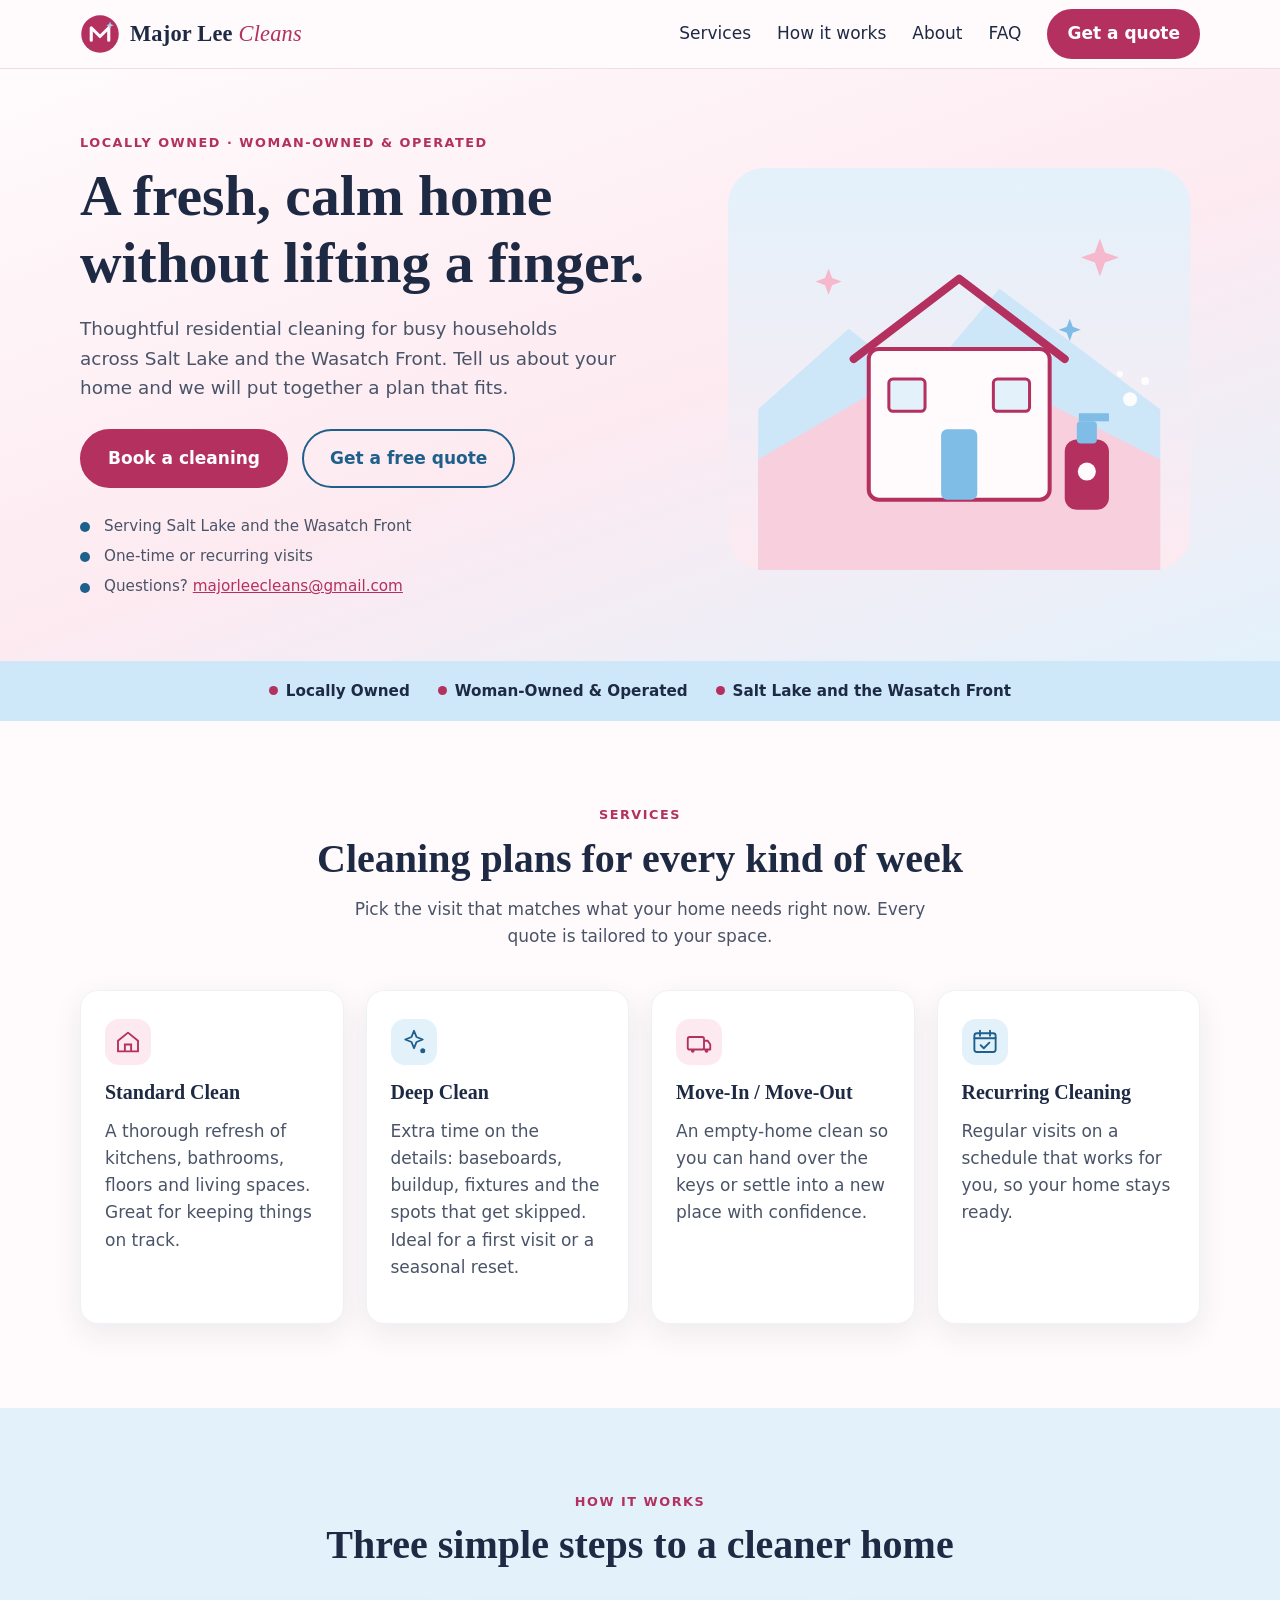
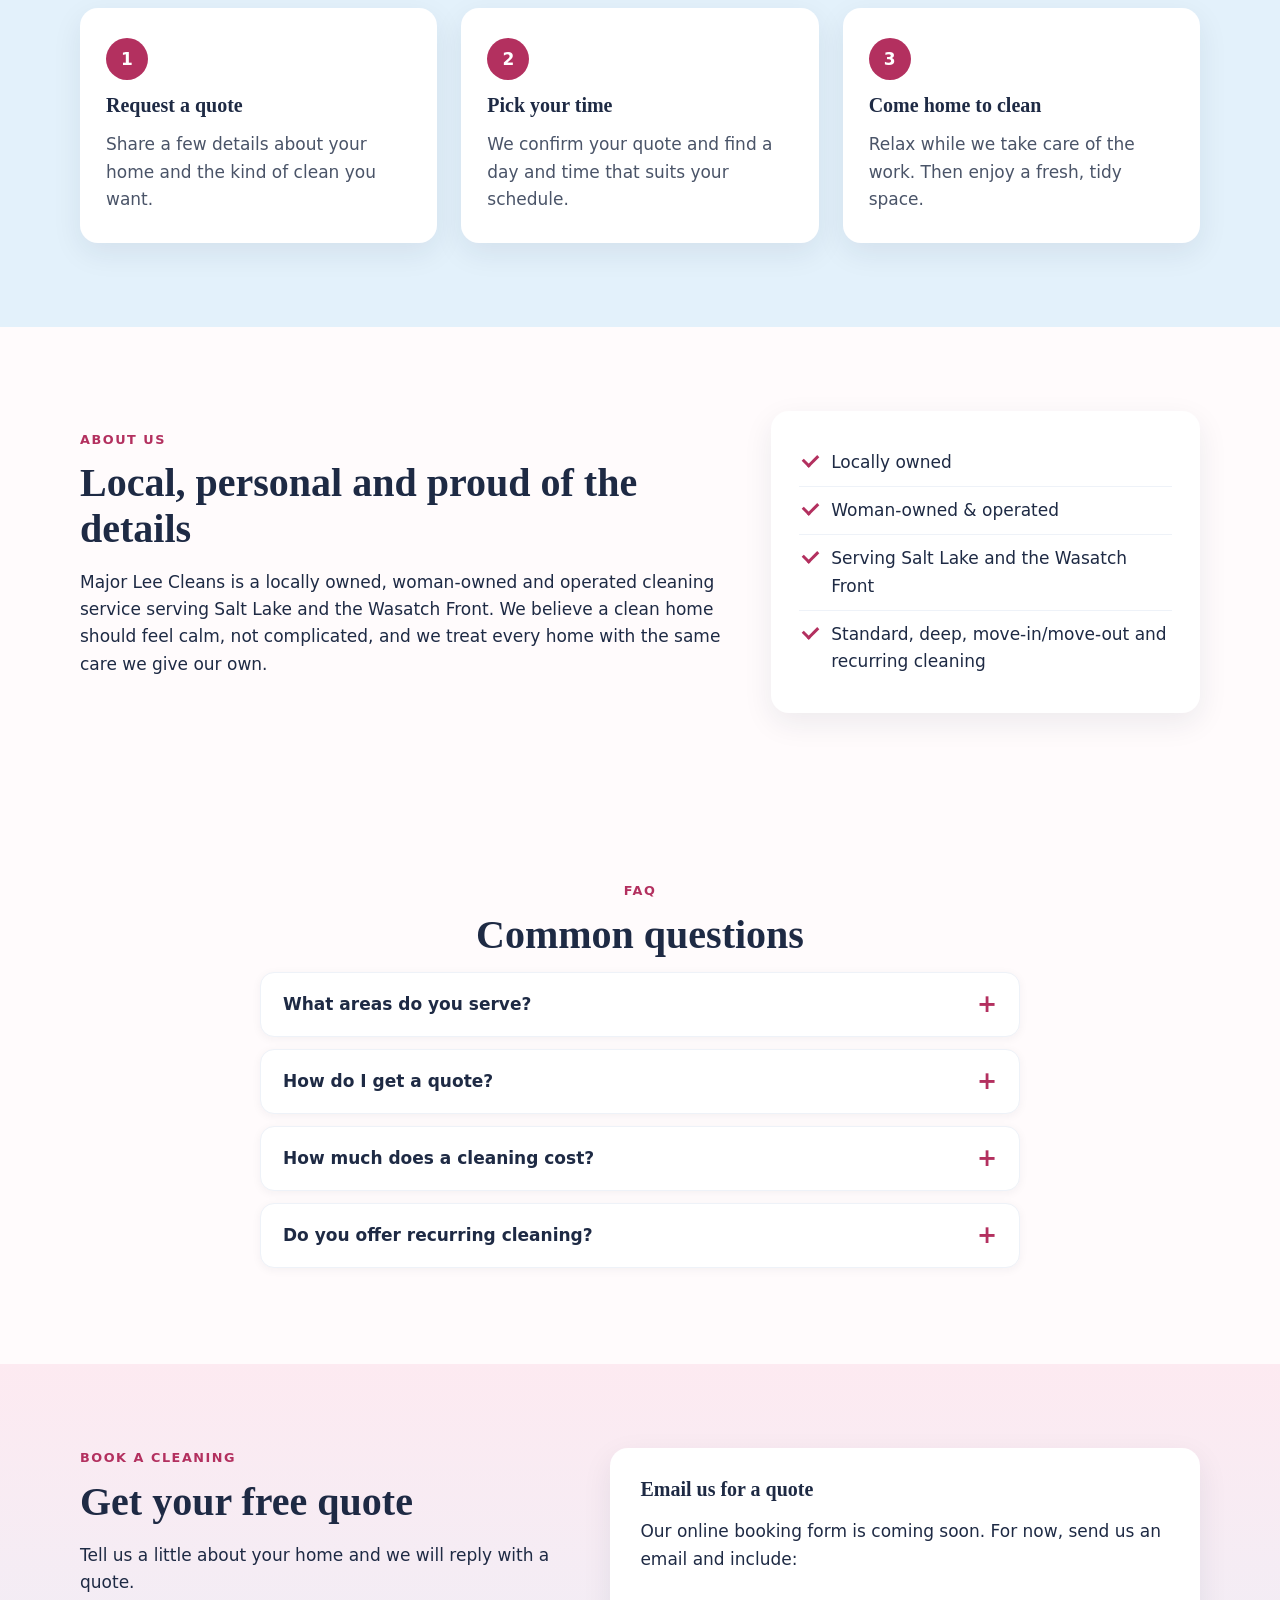
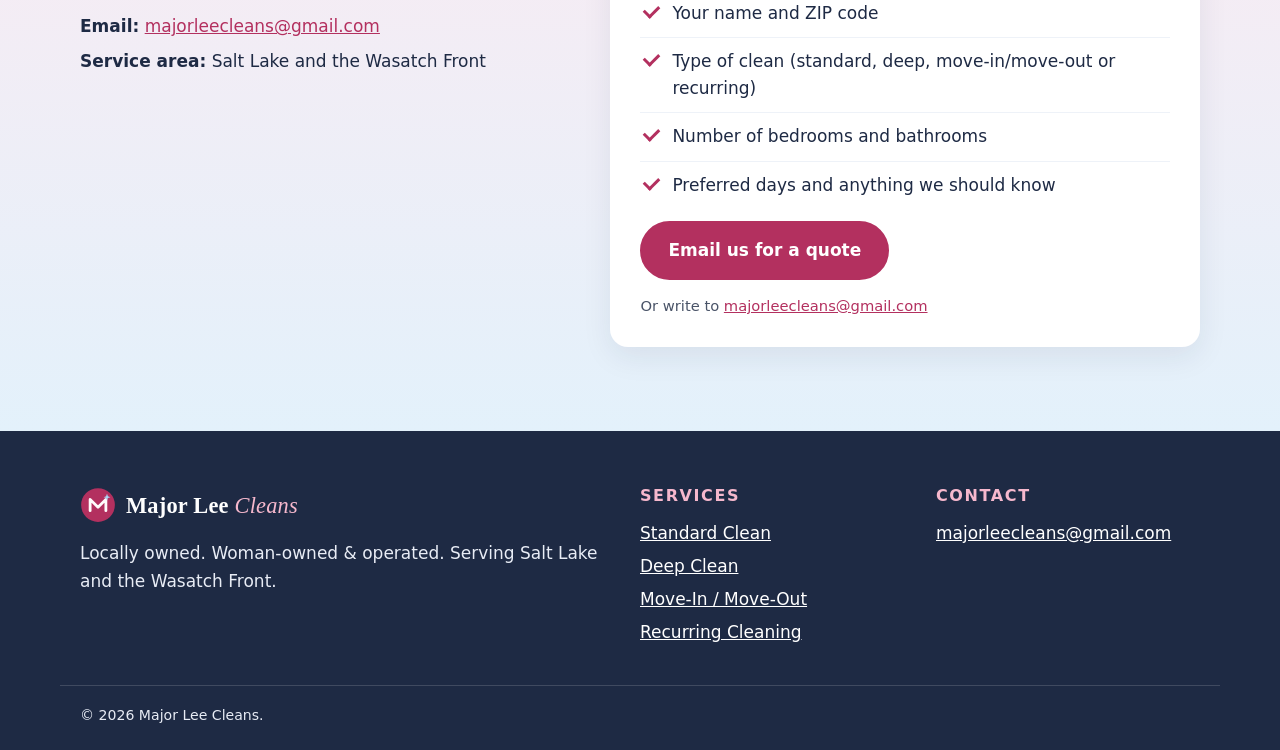
==== commit e4b25f89: "Service area: Salt Lake and the Wasatch Front" ====
--- a/index.html
+++ b/index.html
@@ -3,19 +3,19 @@
 <head>
 <meta charset="utf-8">
 <meta name="viewport" content="width=device-width, initial-scale=1">
-<title>Major Lee Cleans | Residential Cleaning in the Salt Lake and Wasatch Area</title>
-<meta name="description" content="Major Lee Cleans is a locally owned, woman-owned and operated residential cleaning service serving the Salt Lake and Wasatch area.">
+<title>Major Lee Cleans | Residential Cleaning in Salt Lake and the Wasatch Front</title>
+<meta name="description" content="Major Lee Cleans is a locally owned, woman-owned and operated residential cleaning service serving Salt Lake and the Wasatch Front.">
 <link rel="canonical" href="https://majorleeclean.com/">
 <meta property="og:type" content="website">
 <meta property="og:site_name" content="Major Lee Cleans">
 <meta property="og:title" content="Major Lee Cleans | Residential Cleaning">
-<meta property="og:description" content="Locally owned, woman-owned and operated home cleaning serving the Salt Lake and Wasatch area.">
+<meta property="og:description" content="Locally owned, woman-owned and operated home cleaning serving Salt Lake and the Wasatch Front.">
 <meta property="og:url" content="https://majorleeclean.com/">
 <meta property="og:image" content="https://majorleeclean.com/assets/og.png">
 <meta name="twitter:card" content="summary_large_image">
 <meta name="theme-color" content="#b3305f">
 <script type="application/ld+json">
-{"@context":"https://schema.org","@type":"HouseCleaning","name":"Major Lee Cleans","url":"https://majorleeclean.com/","email":"majorleecleans@gmail.com","areaServed":"Salt Lake and Wasatch area","logo":"https://majorleeclean.com/assets/logo.svg","image":"https://majorleeclean.com/assets/og.png"}
+{"@context":"https://schema.org","@type":"HouseCleaning","name":"Major Lee Cleans","url":"https://majorleeclean.com/","email":"majorleecleans@gmail.com","areaServed":[{"@type":"City","name":"Salt Lake City, Utah"},{"@type":"Place","name":"Wasatch Front, Utah"}],"logo":"https://majorleeclean.com/assets/logo.svg","image":"https://majorleeclean.com/assets/og.png"}
 </script>
 <link rel="icon" href="favicon.svg" type="image/svg+xml">
 <link rel="stylesheet" href="styles.css">
@@ -48,13 +48,13 @@
     <div class="hero-copy">
       <p class="eyebrow">Locally owned &middot; Woman-owned &amp; operated</p>
       <h1>A fresh, calm home without lifting a finger.</h1>
-      <p class="lead">Thoughtful residential cleaning for busy households across the Salt Lake and Wasatch area. Tell us about your home and we will put together a plan that fits.</p>
+      <p class="lead">Thoughtful residential cleaning for busy households across Salt Lake and the Wasatch Front. Tell us about your home and we will put together a plan that fits.</p>
       <div class="cta-row">
         <a class="btn" href="#quote">Book a cleaning</a>
         <a class="btn btn-ghost" href="#quote">Get a free quote</a>
       </div>
       <ul class="hero-points">
-        <li>Serving the Salt Lake and Wasatch area</li>
+        <li>Serving Salt Lake and the Wasatch Front</li>
         <li>One-time or recurring visits</li>
         <li>Questions? <a href="mailto:majorleecleans@gmail.com">majorleecleans@gmail.com</a></li>
       </ul>
@@ -84,7 +84,7 @@
   <div class="wrap trust-row">
     <div class="badge"><span class="dot"></span>Locally Owned</div>
     <div class="badge"><span class="dot"></span>Woman-Owned &amp; Operated</div>
-    <div class="badge"><span class="dot"></span>Salt Lake and Wasatch Area</div>
+    <div class="badge"><span class="dot"></span>Salt Lake and the Wasatch Front</div>
   </div>
 </section>
 
@@ -135,12 +135,12 @@
     <div>
       <p class="eyebrow">About us</p>
       <h2>Local, personal and proud of the details</h2>
-      <p>Major Lee Cleans is a locally owned, woman-owned and operated cleaning service serving the Salt Lake and Wasatch area. We believe a clean home should feel calm, not complicated, and we treat every home with the same care we give our own.</p>
+      <p>Major Lee Cleans is a locally owned, woman-owned and operated cleaning service serving Salt Lake and the Wasatch Front. We believe a clean home should feel calm, not complicated, and we treat every home with the same care we give our own.</p>
     </div>
     <ul class="checklist">
       <li>Locally owned</li>
       <li>Woman-owned &amp; operated</li>
-      <li>Serving the Salt Lake and Wasatch area</li>
+      <li>Serving Salt Lake and the Wasatch Front</li>
       <li>Standard, deep, move-in/move-out and recurring cleaning</li>
     </ul>
   </div>
@@ -150,7 +150,7 @@
   <div class="wrap narrow">
     <p class="eyebrow center">FAQ</p>
     <h2 class="center">Common questions</h2>
-    <details><summary>What areas do you serve?</summary><p>We serve the Salt Lake and Wasatch area. Not sure if you are in range? Send us a note and we will let you know.</p></details>
+    <details><summary>What areas do you serve?</summary><p>We serve Salt Lake and the Wasatch Front. Not sure if you are in range? Send us a note and we will let you know.</p></details>
     <details><summary>How do I get a quote?</summary><p>Email <a href="mailto:majorleecleans@gmail.com">majorleecleans@gmail.com</a> with the type of clean you want, the size of your home and your ZIP code. We will reply with a quote.</p></details>
     <details><summary>How much does a cleaning cost?</summary><p>Every home is different, so we quote based on size, condition and the type of clean. Request a quote and we will get back to you.</p></details>
     <details><summary>Do you offer recurring cleaning?</summary><p>Yes. Recurring cleaning is one of our core services. Let us know how often you would like a visit when you request a quote.</p></details>
@@ -165,7 +165,7 @@
       <p>Tell us a little about your home and we will reply with a quote.</p>
       <ul class="contact-list">
         <li><strong>Email:</strong> <a href="mailto:majorleecleans@gmail.com">majorleecleans@gmail.com</a></li>
-        <li><strong>Service area:</strong> Salt Lake and Wasatch area</li>
+        <li><strong>Service area:</strong> Salt Lake and the Wasatch Front</li>
       </ul>
     </div>
     <div class="quote-form email-card">
@@ -188,7 +188,7 @@
   <div class="wrap foot-grid">
     <div>
       <a class="brand light" href="#top"><img src="assets/logo.svg" alt="" width="36" height="36"><span class="wordmark">Major Lee <em>Cleans</em></span></a>
-      <p>Locally owned. Woman-owned &amp; operated. Serving the Salt Lake and Wasatch area.</p>
+      <p>Locally owned. Woman-owned &amp; operated. Serving Salt Lake and the Wasatch Front.</p>
     </div>
     <div>
       <h2 class="foot-h">Services</h2>
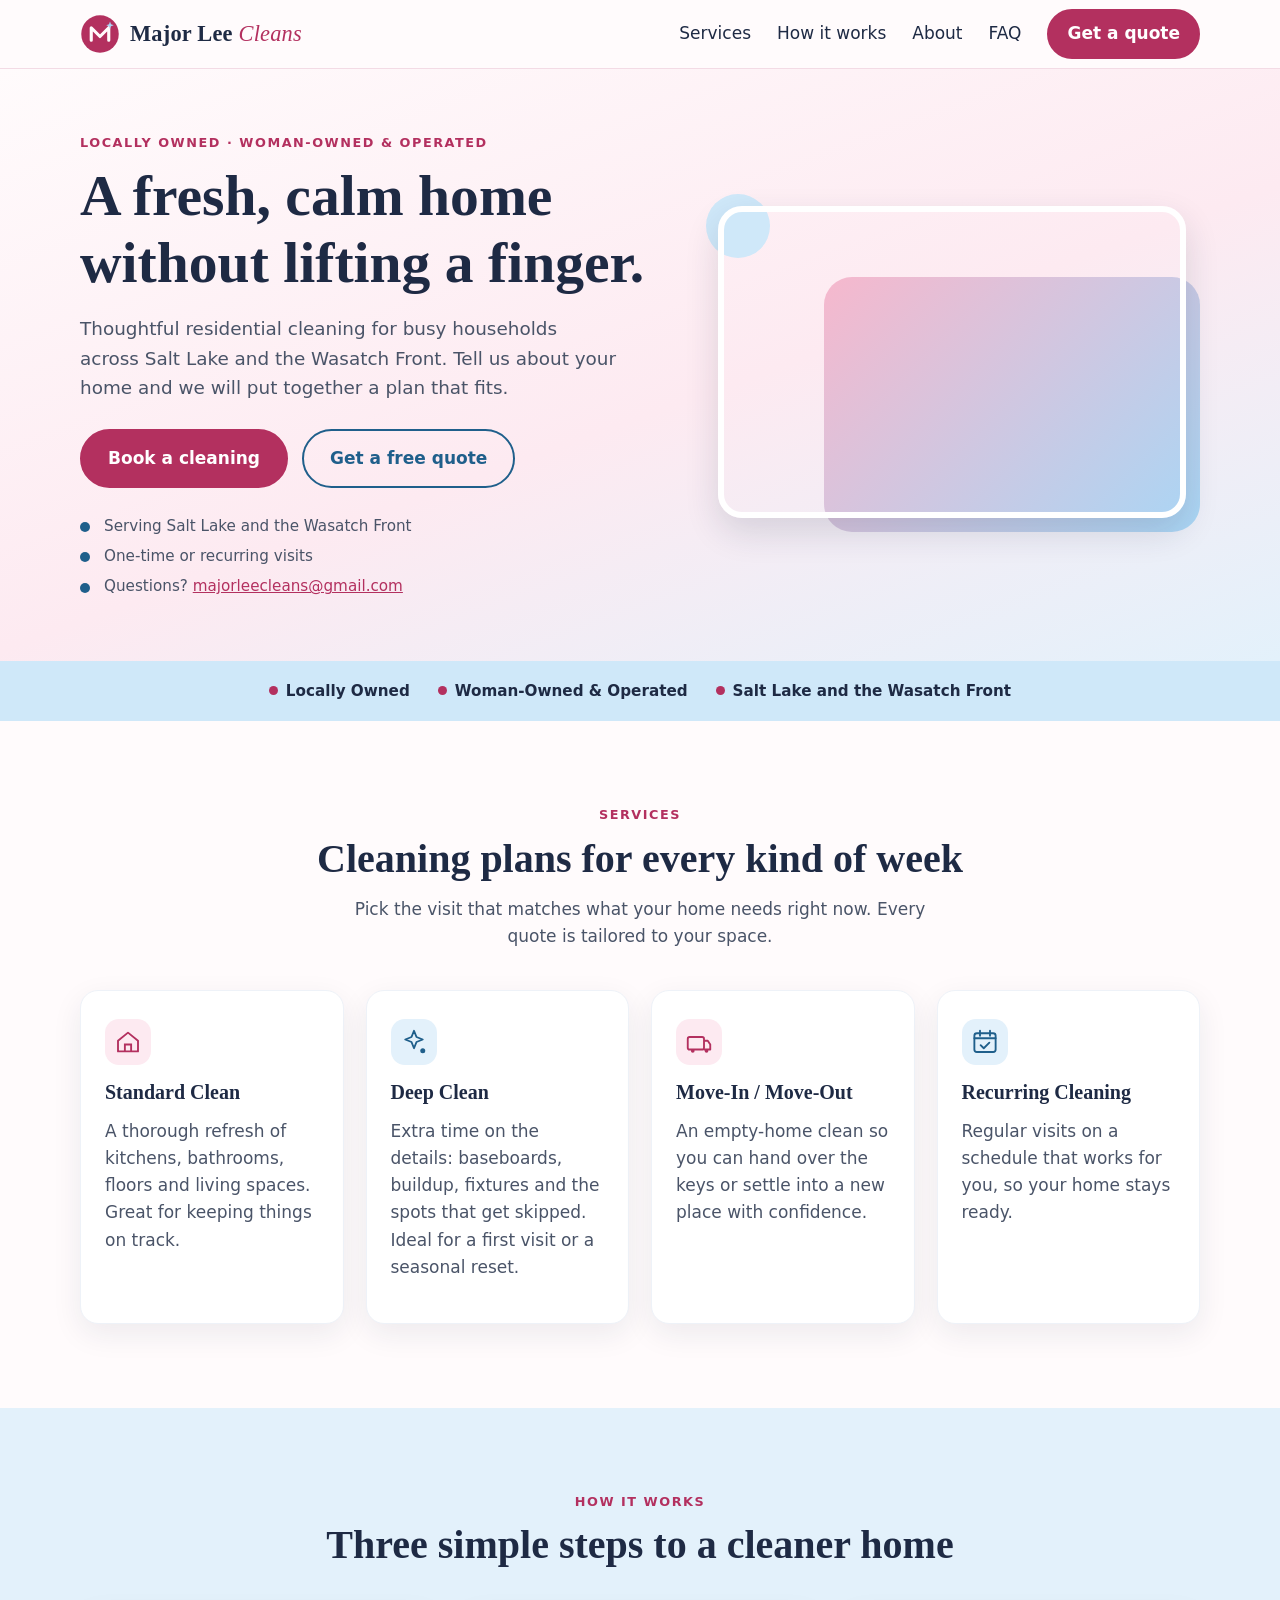
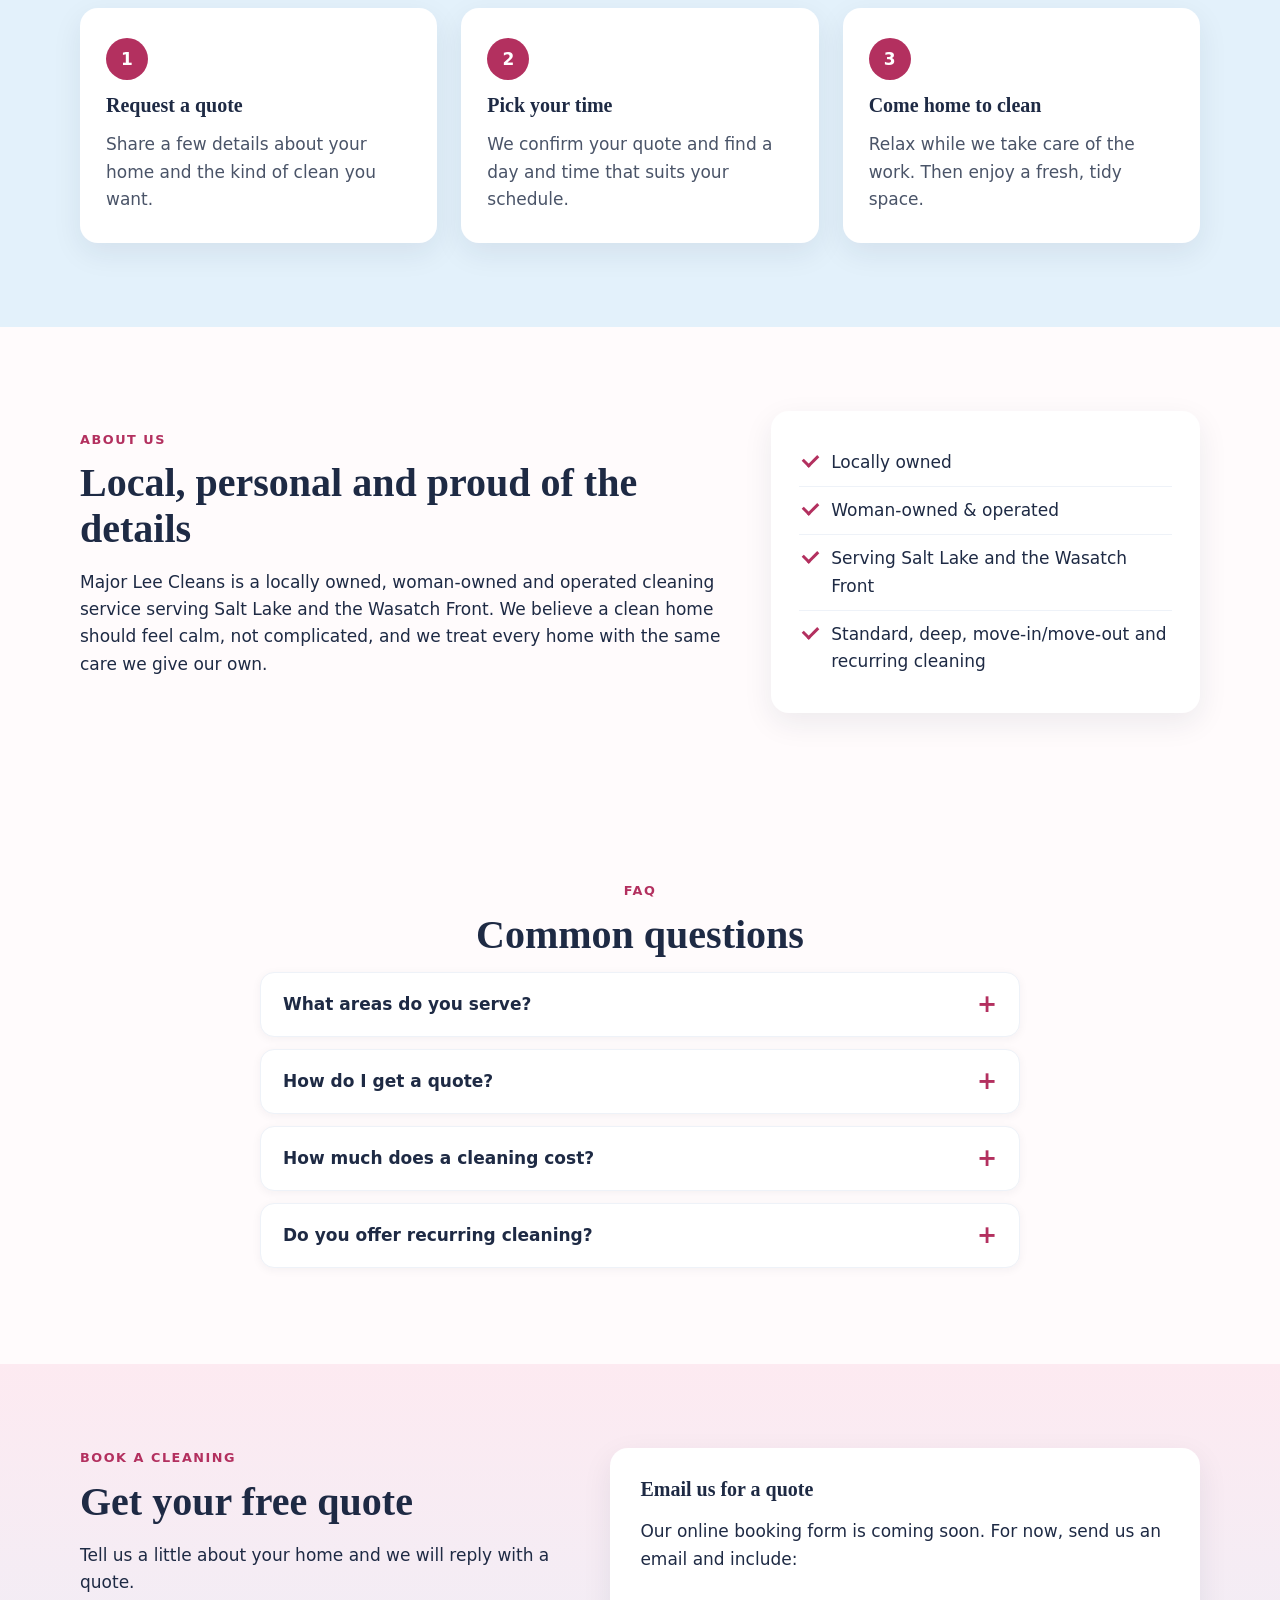
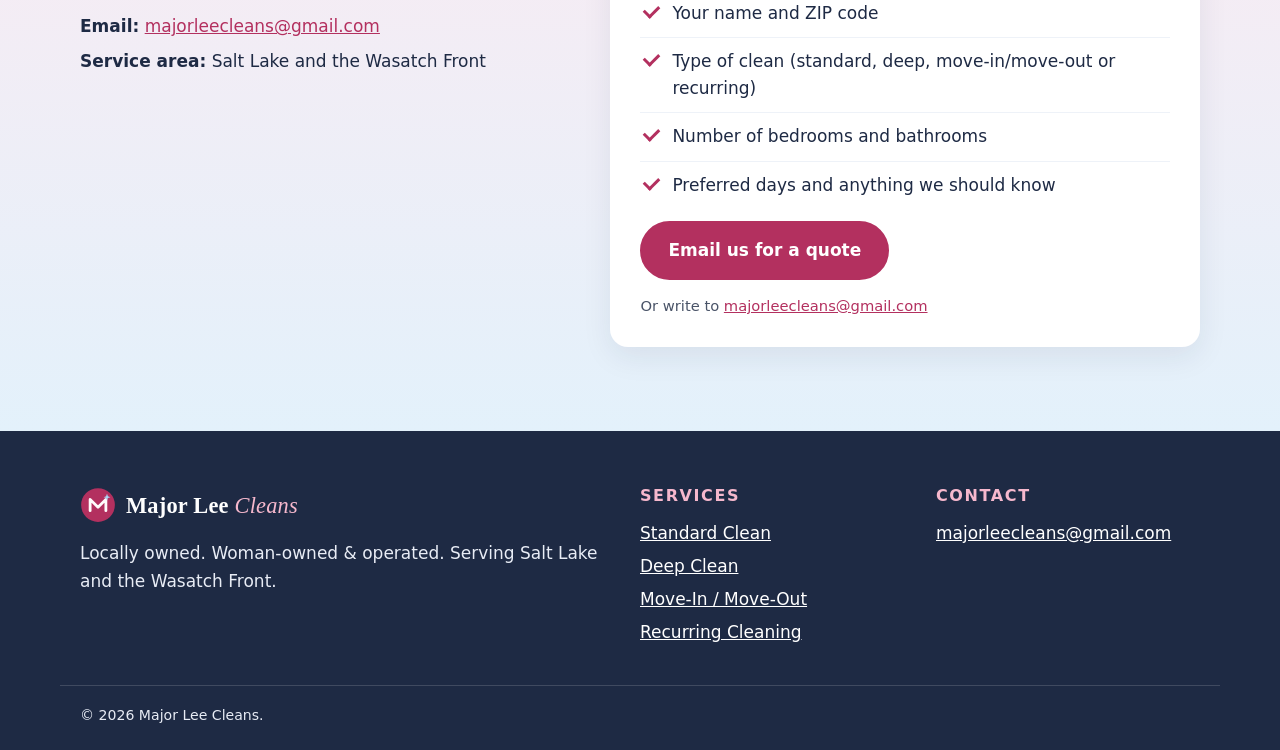
==== commit 52a8909c: "Hero photo: owner-approved trike photo (logos removed, EXIF stripped), WebP/JPG responsive" ====
--- a/index.html
+++ b/index.html
@@ -59,23 +59,11 @@
         <li>Questions? <a href="mailto:majorleecleans@gmail.com">majorleecleans@gmail.com</a></li>
       </ul>
     </div>
-    <div class="hero-art" aria-hidden="true">
-      <svg viewBox="0 0 480 420" xmlns="http://www.w3.org/2000/svg">
-        <defs>
-          <linearGradient id="sky" x1="0" y1="0" x2="0" y2="1"><stop offset="0" stop-color="#e3f1fb"/><stop offset="1" stop-color="#fdeaf1"/></linearGradient>
-        </defs>
-        <rect x="10" y="10" width="460" height="400" rx="36" fill="url(#sky)"/>
-        <path d="M40 250l90-80 70 55 80-95 160 120v160H40z" fill="#cde6f8"/>
-        <path d="M40 300l120-70 90 50 70-40 120 60v110H40z" fill="#f8cfdd"/>
-        <rect x="150" y="190" width="180" height="150" rx="10" fill="#fffbfc" stroke="#b3305f" stroke-width="4"/>
-        <path d="M135 200l105-80 105 80" fill="none" stroke="#b3305f" stroke-width="8" stroke-linecap="round" stroke-linejoin="round"/>
-        <rect x="222" y="270" width="36" height="70" rx="6" fill="#7fbce6"/>
-        <rect x="170" y="220" width="36" height="32" rx="4" fill="#e3f1fb" stroke="#b3305f" stroke-width="3"/>
-        <rect x="274" y="220" width="36" height="32" rx="4" fill="#e3f1fb" stroke="#b3305f" stroke-width="3"/>
-        <g fill="#f6b8cd"><path d="M380 80l5 14 14 5-14 5-5 14-5-14-14-5 14-5z"/><path d="M110 110l3.5 9.5 9.5 3.5-9.5 3.5-3.5 9.5-3.5-9.5-9.5-3.5 9.5-3.5z"/></g><path fill="#7fbce6" d="M350 160l3 8 8 3-8 3-3 8-3-8-8-3 8-3z"/>
-        <g transform="translate(345 250)"><rect x="0" y="30" width="44" height="70" rx="12" fill="#b3305f"/><rect x="12" y="12" width="20" height="22" rx="4" fill="#7fbce6"/><path d="M14 12h30v-8H14z" fill="#7fbce6"/><circle cx="22" cy="62" r="9" fill="#fffbfc"/></g>
-        <g fill="#fff" opacity=".9"><circle cx="410" cy="240" r="7"/><circle cx="425" cy="222" r="4"/><circle cx="400" cy="215" r="3"/></g>
-      </svg>
+    <div class="hero-photo">
+      <picture>
+        <source type="image/webp" srcset="assets/img/hero-trike-480.webp 480w, assets/img/hero-trike-768.webp 768w, assets/img/hero-trike-1024.webp 1024w" sizes="(max-width: 860px) calc(100vw - 40px), 500px">
+        <img src="assets/img/hero-trike-768.jpg" srcset="assets/img/hero-trike-480.jpg 480w, assets/img/hero-trike-768.jpg 768w, assets/img/hero-trike-1024.jpg 1024w" sizes="(max-width: 860px) calc(100vw - 40px), 500px" width="1024" height="674" alt="Four cleaners with their cleaning supplies riding an electric cargo trike" fetchpriority="high" decoding="async">
+      </picture>
     </div>
   </div>
 </section>
--- a/styles.css
+++ b/styles.css
@@ -103,3 +103,10 @@
 .site-footer{background:var(--navy)}
 .email-card h3{margin-top:0}.email-card .checklist.plain{box-shadow:none;padding:0 0 12px;background:none}.small{font-size:.92rem;color:var(--muted);margin:14px 0 0}
 .notfound{min-height:60vh;display:grid;place-items:center;text-align:center;padding:80px 20px}
+/* hero photo */
+.hero-photo{position:relative;width:100%;max-width:560px;margin:0 auto;padding:0 14px 14px 0}
+.hero-photo:before{content:"";position:absolute;right:0;bottom:0;width:78%;height:78%;border-radius:28px;background:linear-gradient(135deg,#f6b8cd,#a9d6f5);z-index:0}
+.hero-photo:after{content:"";position:absolute;left:-12px;top:-12px;width:64px;height:64px;border-radius:50%;background:#cfe8f9;z-index:0}
+.hero-photo picture{position:relative;z-index:1;display:block}
+.hero-photo img{display:block;width:100%;height:auto;border-radius:24px;border:6px solid #fff;box-shadow:0 14px 34px rgba(30,42,68,.14)}
+@media (max-width:560px){.hero-photo{padding:0 10px 10px 0}.hero-photo:after{width:44px;height:44px;left:-8px;top:-8px}}
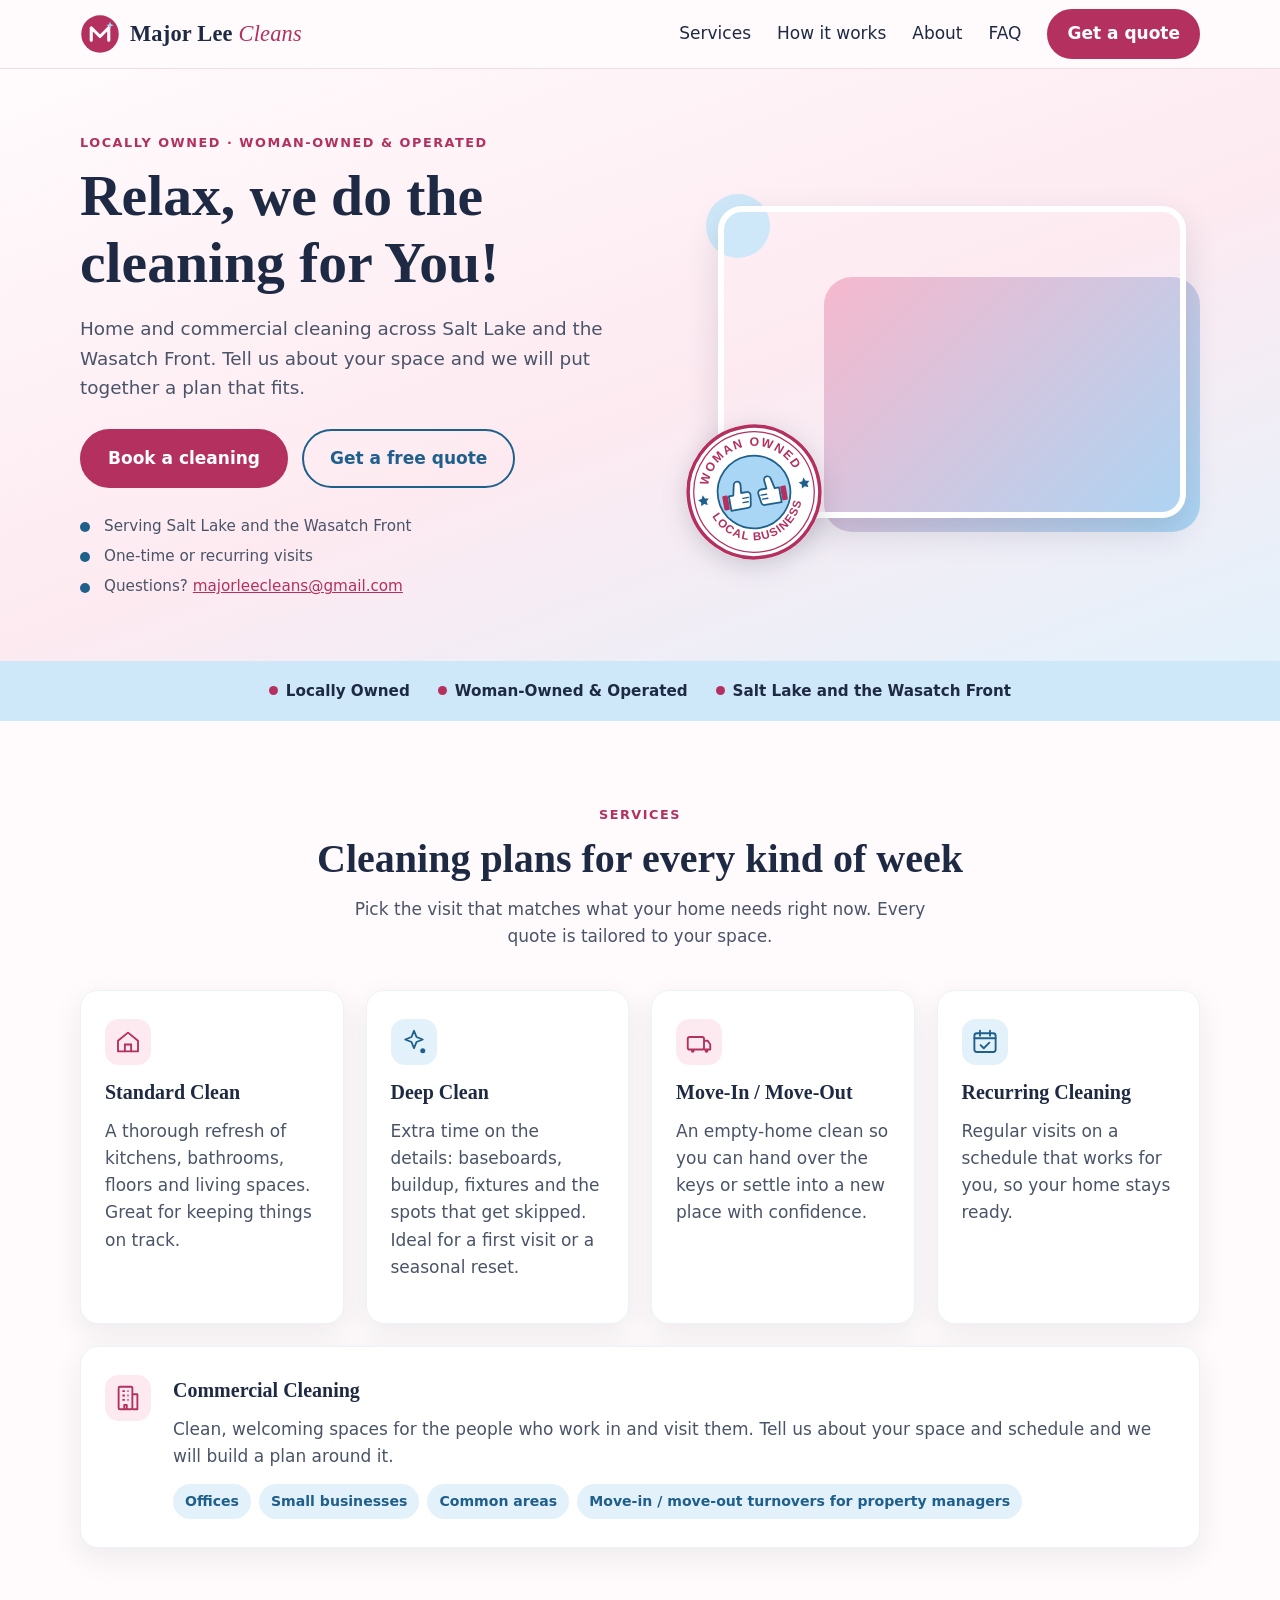
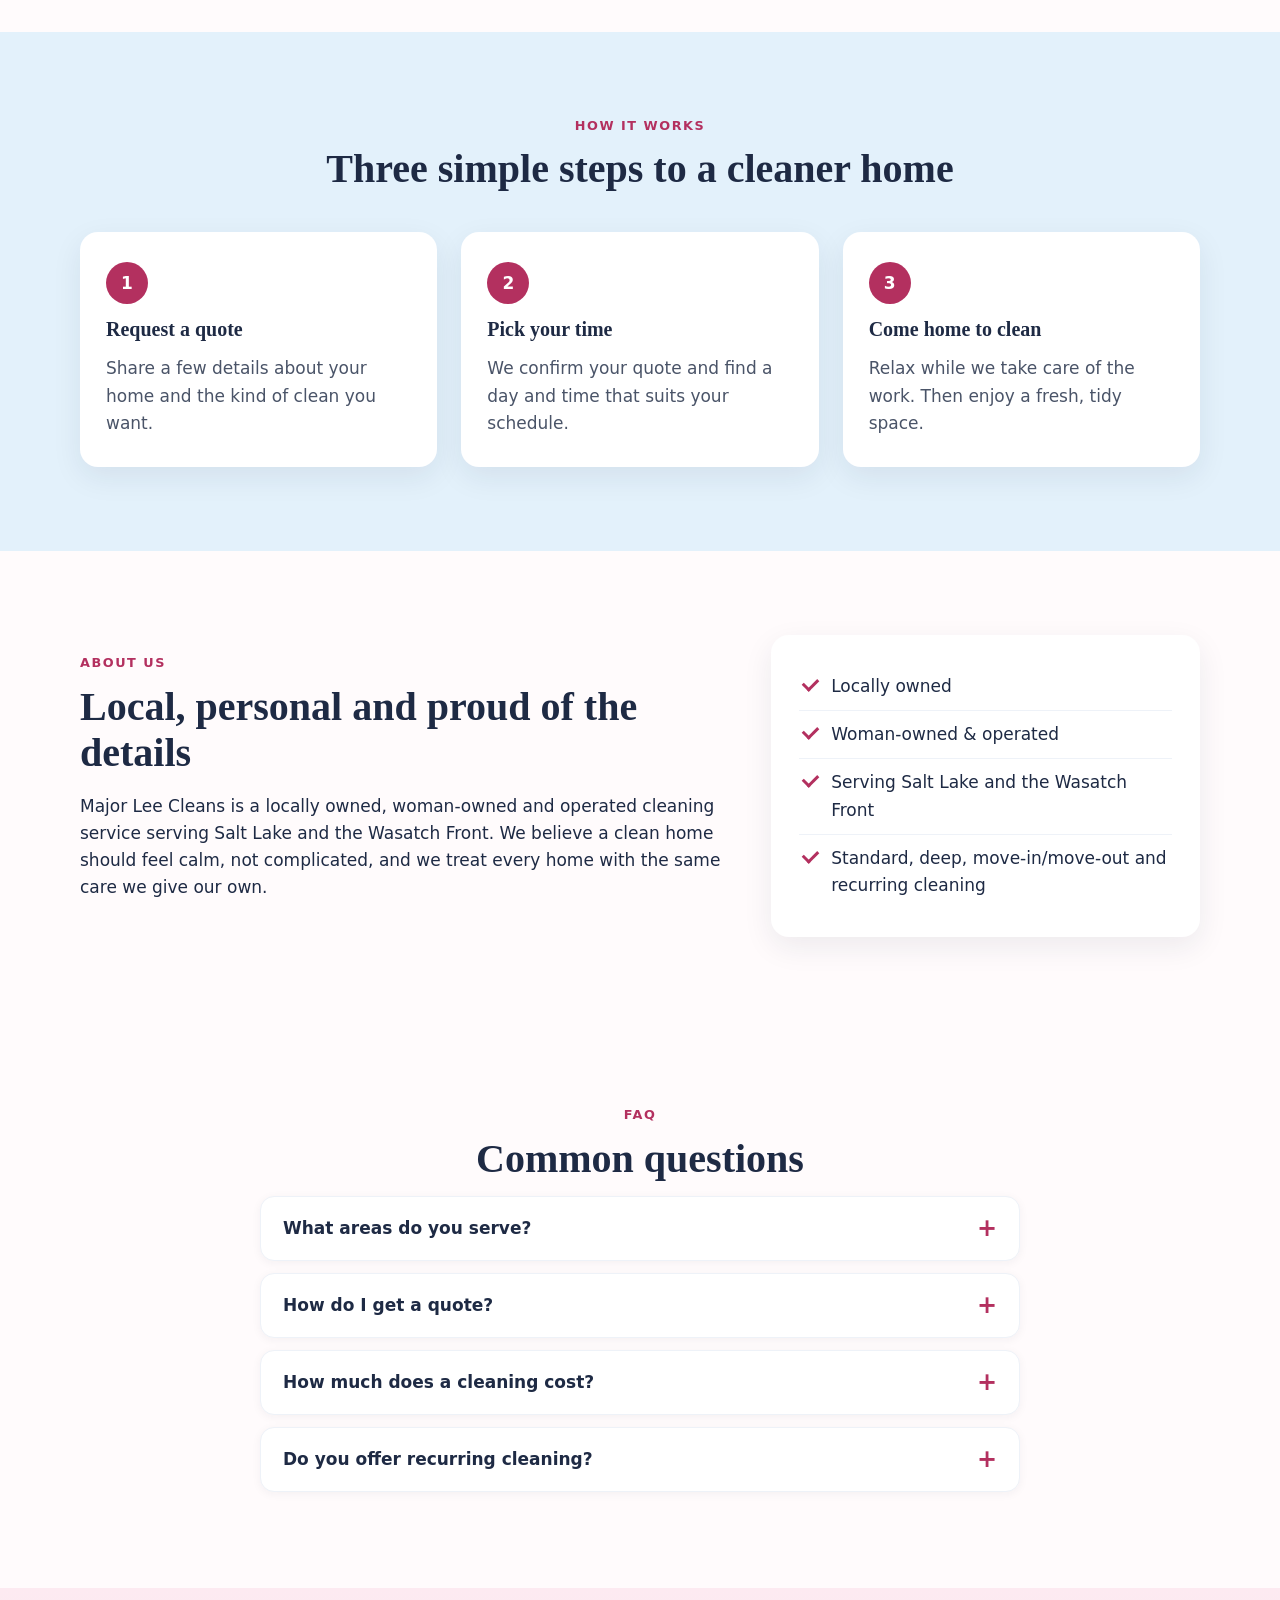
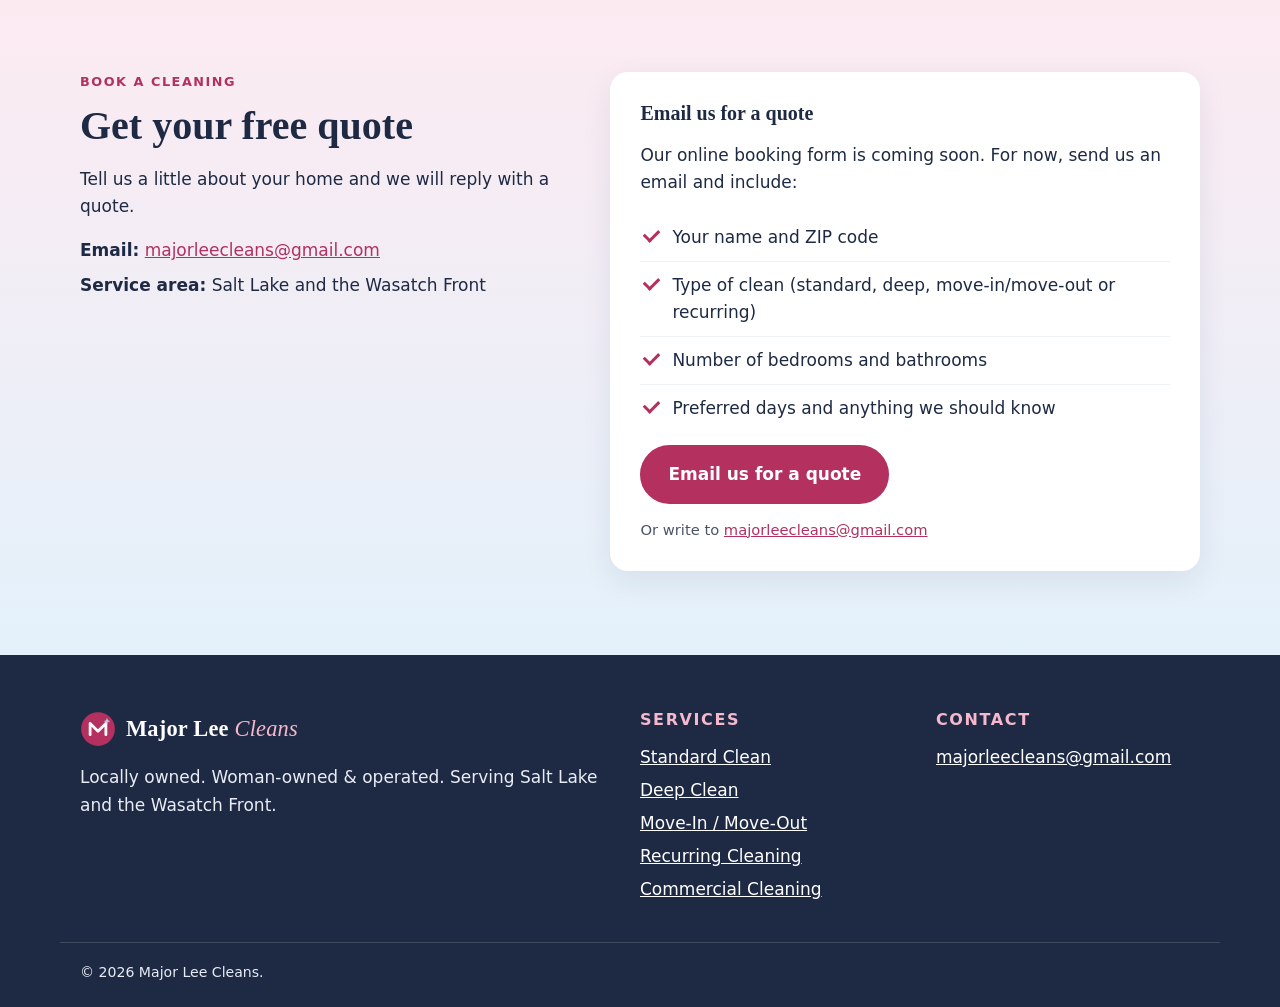
==== commit 072db3ac: "New headline, commercial cleaning card, woman owned / local business stamp, meta updates" ====
--- a/index.html
+++ b/index.html
@@ -3,19 +3,21 @@
 <head>
 <meta charset="utf-8">
 <meta name="viewport" content="width=device-width, initial-scale=1">
-<title>Major Lee Cleans | Residential Cleaning in Salt Lake and the Wasatch Front</title>
-<meta name="description" content="Major Lee Cleans is a locally owned, woman-owned and operated residential cleaning service serving Salt Lake and the Wasatch Front.">
+<title>Major Lee Cleans | Residential and Commercial Cleaning in Salt Lake and the Wasatch Front</title>
+<meta name="description" content="Major Lee Cleans is a locally owned, woman-owned and operated residential and commercial cleaning service serving Salt Lake and the Wasatch Front.">
 <link rel="canonical" href="https://majorleeclean.com/">
 <meta property="og:type" content="website">
 <meta property="og:site_name" content="Major Lee Cleans">
-<meta property="og:title" content="Major Lee Cleans | Residential Cleaning">
-<meta property="og:description" content="Locally owned, woman-owned and operated home cleaning serving Salt Lake and the Wasatch Front.">
+<meta property="og:title" content="Major Lee Cleans | Residential and Commercial Cleaning">
+<meta property="og:description" content="Locally owned, woman-owned and operated home and commercial cleaning serving Salt Lake and the Wasatch Front.">
+<meta name="twitter:title" content="Major Lee Cleans | Residential and Commercial Cleaning">
+<meta name="twitter:description" content="Locally owned, woman-owned and operated home and commercial cleaning serving Salt Lake and the Wasatch Front.">
 <meta property="og:url" content="https://majorleeclean.com/">
 <meta property="og:image" content="https://majorleeclean.com/assets/og.png">
 <meta name="twitter:card" content="summary_large_image">
 <meta name="theme-color" content="#b3305f">
 <script type="application/ld+json">
-{"@context":"https://schema.org","@type":"HouseCleaning","name":"Major Lee Cleans","url":"https://majorleeclean.com/","email":"majorleecleans@gmail.com","areaServed":[{"@type":"City","name":"Salt Lake City, Utah"},{"@type":"Place","name":"Wasatch Front, Utah"}],"logo":"https://majorleeclean.com/assets/logo.svg","image":"https://majorleeclean.com/assets/og.png"}
+{"@context":"https://schema.org","@type":"HouseCleaning","name":"Major Lee Cleans","url":"https://majorleeclean.com/","email":"majorleecleans@gmail.com","description":"Locally owned, woman-owned and operated residential and commercial cleaning.","knowsAbout":["Residential cleaning","Commercial cleaning","Deep cleaning","Move-in and move-out cleaning","Recurring cleaning"],"areaServed":[{"@type":"City","name":"Salt Lake City, Utah"},{"@type":"Place","name":"Wasatch Front, Utah"}],"logo":"https://majorleeclean.com/assets/logo.svg","image":"https://majorleeclean.com/assets/og.png"}
 </script>
 <link rel="icon" href="favicon.svg" type="image/svg+xml">
 <link rel="stylesheet" href="styles.css">
@@ -47,8 +49,8 @@
   <div class="wrap hero-grid">
     <div class="hero-copy">
       <p class="eyebrow">Locally owned &middot; Woman-owned &amp; operated</p>
-      <h1>A fresh, calm home without lifting a finger.</h1>
-      <p class="lead">Thoughtful residential cleaning for busy households across Salt Lake and the Wasatch Front. Tell us about your home and we will put together a plan that fits.</p>
+      <h1>Relax, we do the cleaning for You!</h1>
+      <p class="lead">Home and commercial cleaning across Salt Lake and the Wasatch Front. Tell us about your space and we will put together a plan that fits.</p>
       <div class="cta-row">
         <a class="btn" href="#quote">Book a cleaning</a>
         <a class="btn btn-ghost" href="#quote">Get a free quote</a>
@@ -60,6 +62,7 @@
       </ul>
     </div>
     <div class="hero-photo">
+      <img class="stamp" src="assets/stamp.svg" width="200" height="200" alt="Woman owned, local business stamp with two thumbs up">
       <picture>
         <source type="image/webp" srcset="assets/img/hero-trike-480.webp 480w, assets/img/hero-trike-768.webp 768w, assets/img/hero-trike-1024.webp 1024w" sizes="(max-width: 860px) calc(100vw - 40px), 500px">
         <img src="assets/img/hero-trike-768.jpg" srcset="assets/img/hero-trike-480.jpg 480w, assets/img/hero-trike-768.jpg 768w, assets/img/hero-trike-1024.jpg 1024w" sizes="(max-width: 860px) calc(100vw - 40px), 500px" width="1024" height="674" alt="Four cleaners with their cleaning supplies riding an electric cargo trike" fetchpriority="high" decoding="async">
@@ -101,6 +104,19 @@
         <svg class="ico" viewBox="0 0 48 48" aria-hidden="true"><rect x="7" y="10" width="34" height="30" rx="4" fill="none" stroke="currentColor" stroke-width="3"/><path d="M7 18h34M16 6v8M32 6v8" stroke="currentColor" stroke-width="3" stroke-linecap="round"/><path d="M17 29l5 5 9-9" fill="none" stroke="currentColor" stroke-width="3" stroke-linecap="round" stroke-linejoin="round"/></svg>
         <h3>Recurring Cleaning</h3>
         <p>Regular visits on a schedule that works for you, so your home stays ready.</p>
+      </article>
+      <article class="card card-wide">
+        <svg class="ico" viewBox="0 0 48 48" aria-hidden="true"><rect x="9" y="6" width="22" height="36" rx="2" fill="none" stroke="currentColor" stroke-width="3"/><path d="M31 18h8v24H31M15 13h4M23 13h2M15 20h4M23 20h2M15 27h4M23 27h2M18 42v-7h4v7" fill="none" stroke="currentColor" stroke-width="3" stroke-linejoin="round"/></svg>
+        <div>
+          <h3>Commercial Cleaning</h3>
+          <p>Clean, welcoming spaces for the people who work in and visit them. Tell us about your space and schedule and we will build a plan around it.</p>
+          <ul class="tags">
+            <li>Offices</li>
+            <li>Small businesses</li>
+            <li>Common areas</li>
+            <li>Move-in / move-out turnovers for property managers</li>
+          </ul>
+        </div>
       </article>
     </div>
   </div>
@@ -180,7 +196,7 @@
     </div>
     <div>
       <h2 class="foot-h">Services</h2>
-      <ul><li><a href="#services">Standard Clean</a></li><li><a href="#services">Deep Clean</a></li><li><a href="#services">Move-In / Move-Out</a></li><li><a href="#services">Recurring Cleaning</a></li></ul>
+      <ul><li><a href="#services">Standard Clean</a></li><li><a href="#services">Deep Clean</a></li><li><a href="#services">Move-In / Move-Out</a></li><li><a href="#services">Recurring Cleaning</a></li><li><a href="#services">Commercial Cleaning</a></li></ul>
     </div>
     <div>
       <h2 class="foot-h">Contact</h2>
--- a/styles.css
+++ b/styles.css
@@ -110,3 +110,12 @@
 .hero-photo picture{position:relative;z-index:1;display:block}
 .hero-photo img{display:block;width:100%;height:auto;border-radius:24px;border:6px solid #fff;box-shadow:0 14px 34px rgba(30,42,68,.14)}
 @media (max-width:560px){.hero-photo{padding:0 10px 10px 0}.hero-photo:after{width:44px;height:44px;left:-8px;top:-8px}}
+/* stamp + commercial card */
+.hero-photo .stamp{border:0;border-radius:50%;box-shadow:none;background:none;position:absolute;z-index:2;left:-34px;bottom:-30px;width:140px;height:140px;filter:drop-shadow(0 6px 12px rgba(30,42,68,.18))}
+.card-wide{grid-column:1/-1;flex-direction:row;gap:22px;align-items:flex-start}
+.card-wide .ico{flex:0 0 46px}
+.card-wide h3{margin-top:4px}
+.tags{list-style:none;padding:0;margin:4px 0 0;display:flex;flex-wrap:wrap;gap:8px}
+.tags li{background:#e3f1fb;color:#1f5f8b;font-weight:600;font-size:.88rem;padding:6px 12px;border-radius:999px}
+@media (max-width:860px){.hero-photo .stamp{width:110px;height:110px;left:-14px;bottom:-24px}}
+@media (max-width:560px){.hero-photo .stamp{width:90px;height:90px;left:-8px;bottom:-20px}.card-wide{flex-direction:column;gap:0}}
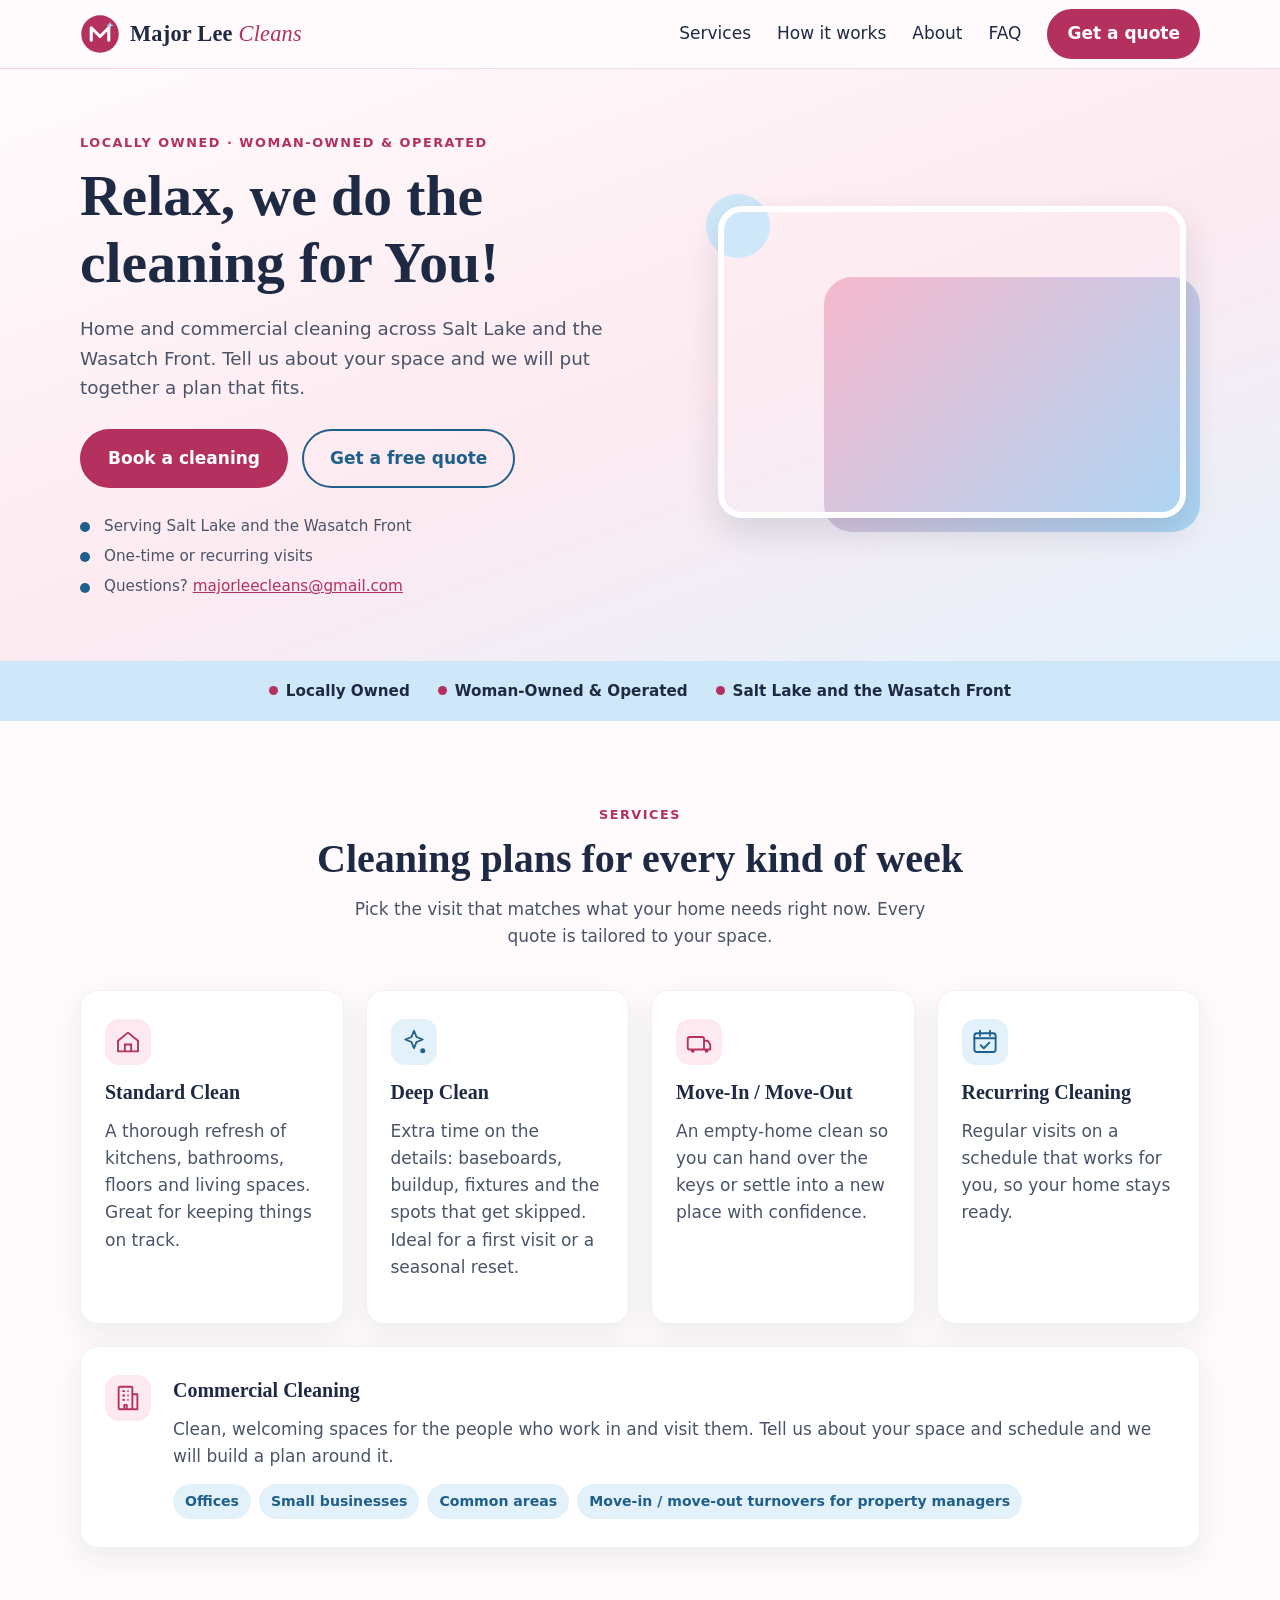
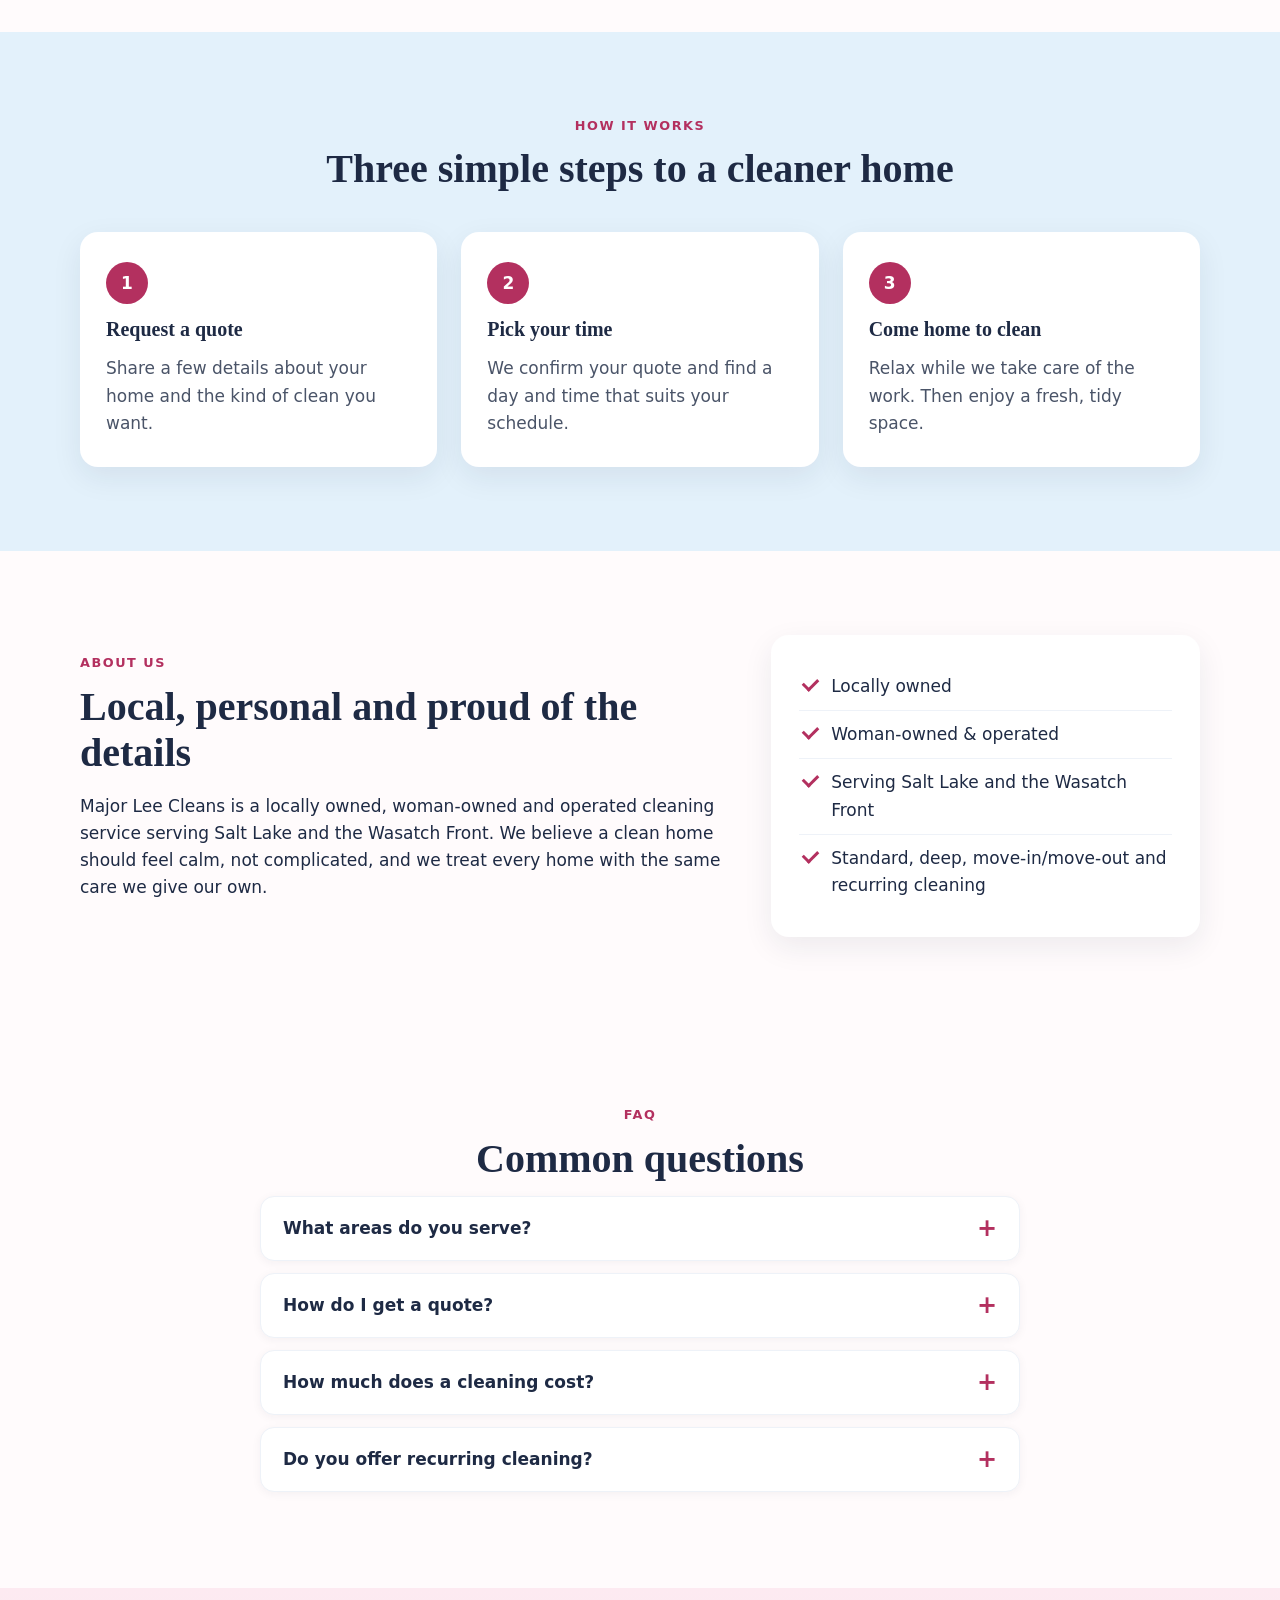
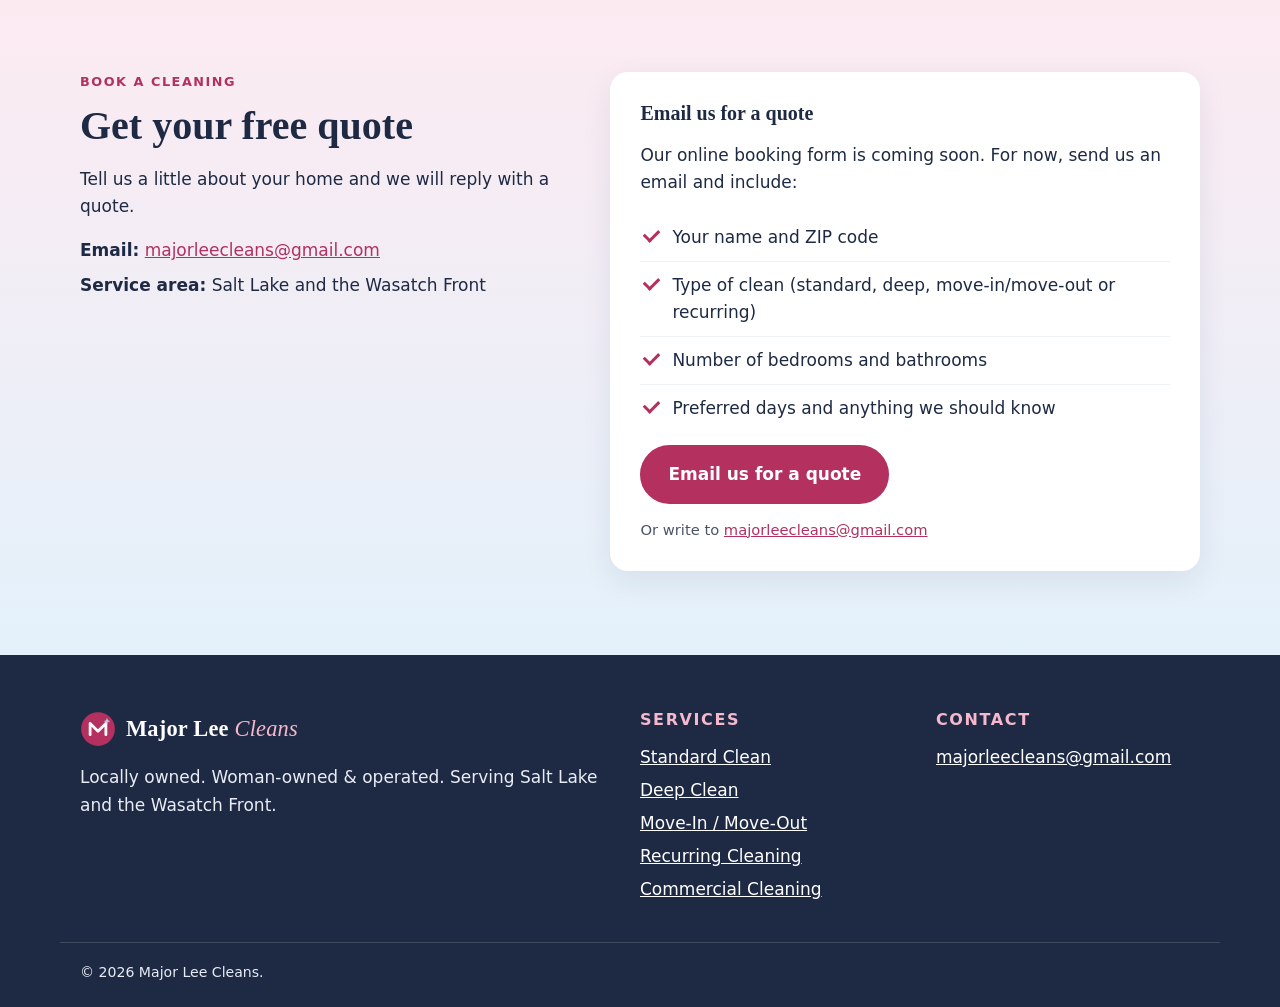
==== commit 5a4a4cd5: "Remove stamp" ====
--- a/index.html
+++ b/index.html
@@ -62,7 +62,6 @@
       </ul>
     </div>
     <div class="hero-photo">
-      <img class="stamp" src="assets/stamp.svg" width="200" height="200" alt="Woman owned, local business stamp with two thumbs up">
       <picture>
         <source type="image/webp" srcset="assets/img/hero-trike-480.webp 480w, assets/img/hero-trike-768.webp 768w, assets/img/hero-trike-1024.webp 1024w" sizes="(max-width: 860px) calc(100vw - 40px), 500px">
         <img src="assets/img/hero-trike-768.jpg" srcset="assets/img/hero-trike-480.jpg 480w, assets/img/hero-trike-768.jpg 768w, assets/img/hero-trike-1024.jpg 1024w" sizes="(max-width: 860px) calc(100vw - 40px), 500px" width="1024" height="674" alt="Four cleaners with their cleaning supplies riding an electric cargo trike" fetchpriority="high" decoding="async">
--- a/styles.css
+++ b/styles.css
@@ -110,12 +110,10 @@
 .hero-photo picture{position:relative;z-index:1;display:block}
 .hero-photo img{display:block;width:100%;height:auto;border-radius:24px;border:6px solid #fff;box-shadow:0 14px 34px rgba(30,42,68,.14)}
 @media (max-width:560px){.hero-photo{padding:0 10px 10px 0}.hero-photo:after{width:44px;height:44px;left:-8px;top:-8px}}
-/* stamp + commercial card */
-.hero-photo .stamp{border:0;border-radius:50%;box-shadow:none;background:none;position:absolute;z-index:2;left:-34px;bottom:-30px;width:140px;height:140px;filter:drop-shadow(0 6px 12px rgba(30,42,68,.18))}
+/* commercial card */
 .card-wide{grid-column:1/-1;flex-direction:row;gap:22px;align-items:flex-start}
 .card-wide .ico{flex:0 0 46px}
 .card-wide h3{margin-top:4px}
 .tags{list-style:none;padding:0;margin:4px 0 0;display:flex;flex-wrap:wrap;gap:8px}
 .tags li{background:#e3f1fb;color:#1f5f8b;font-weight:600;font-size:.88rem;padding:6px 12px;border-radius:999px}
-@media (max-width:860px){.hero-photo .stamp{width:110px;height:110px;left:-14px;bottom:-24px}}
-@media (max-width:560px){.hero-photo .stamp{width:90px;height:90px;left:-8px;bottom:-20px}.card-wide{flex-direction:column;gap:0}}
+@media (max-width:560px){.card-wide{flex-direction:column;gap:0}}
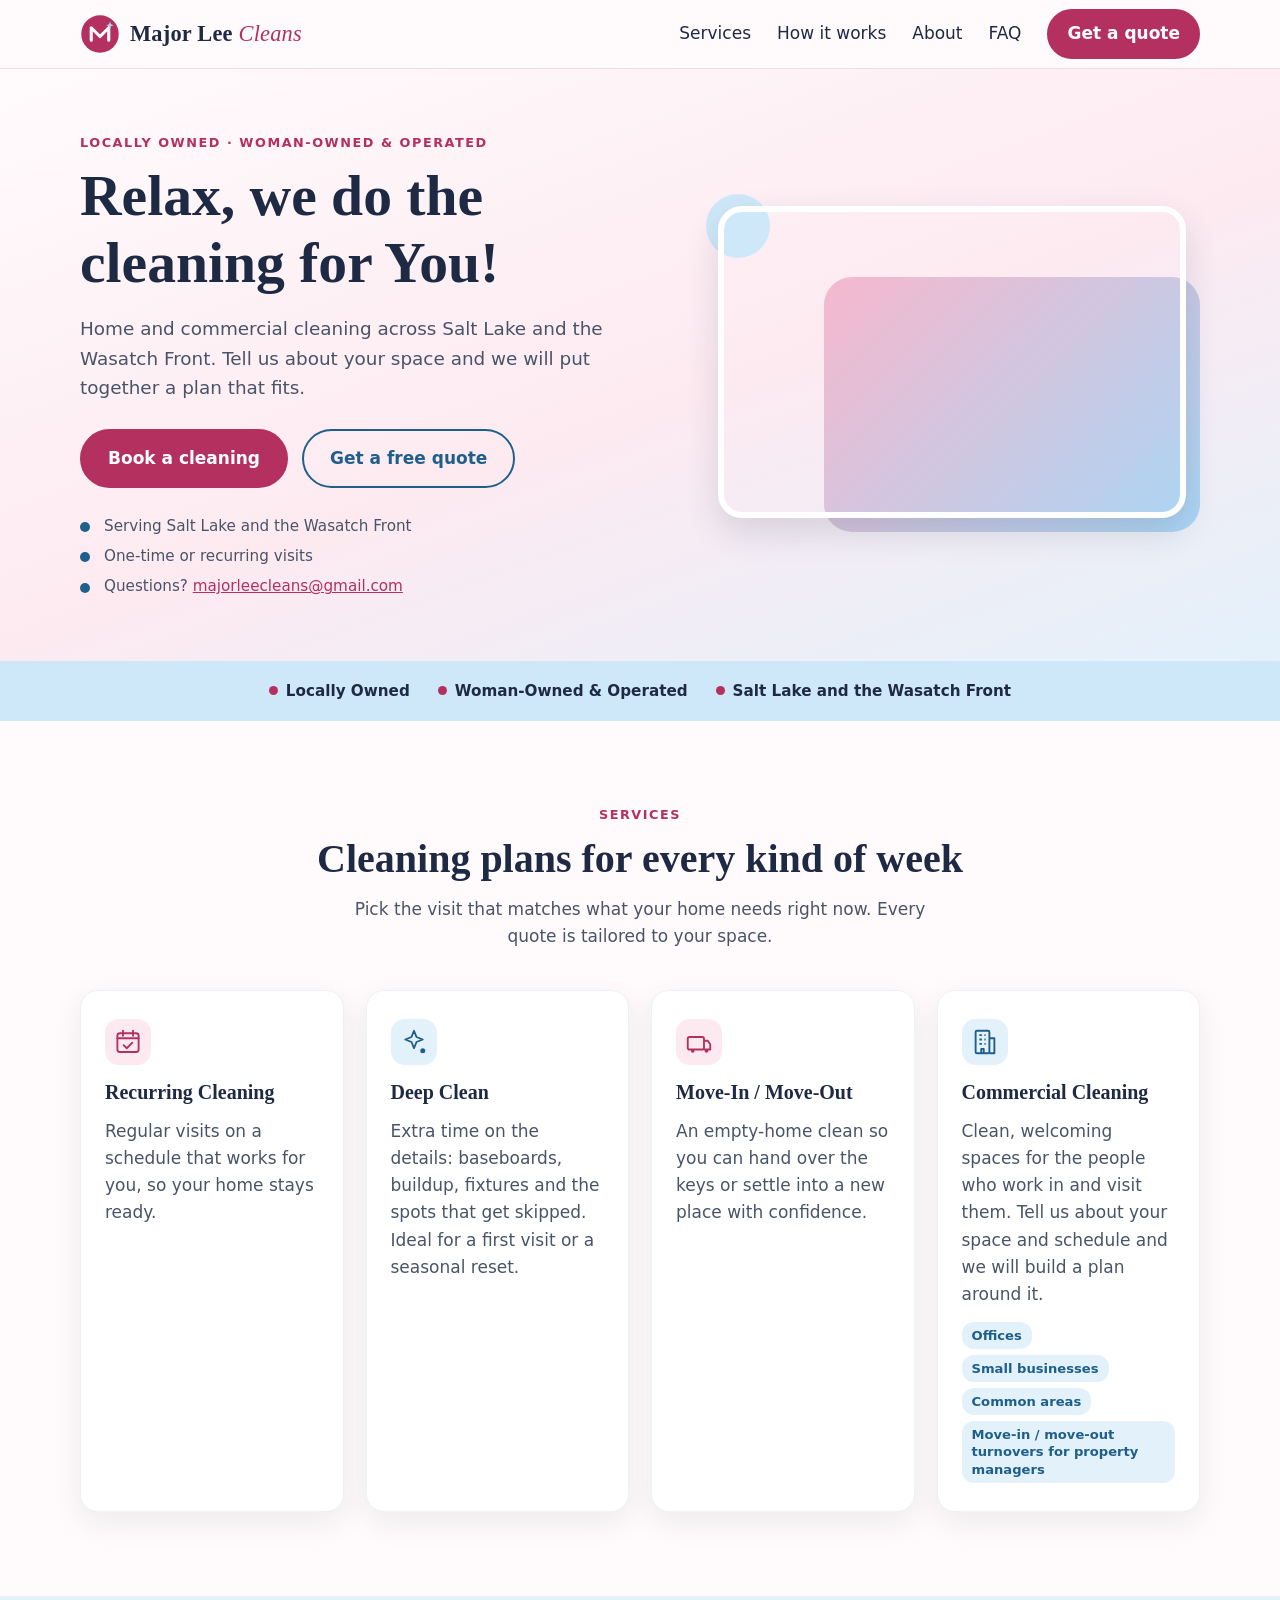
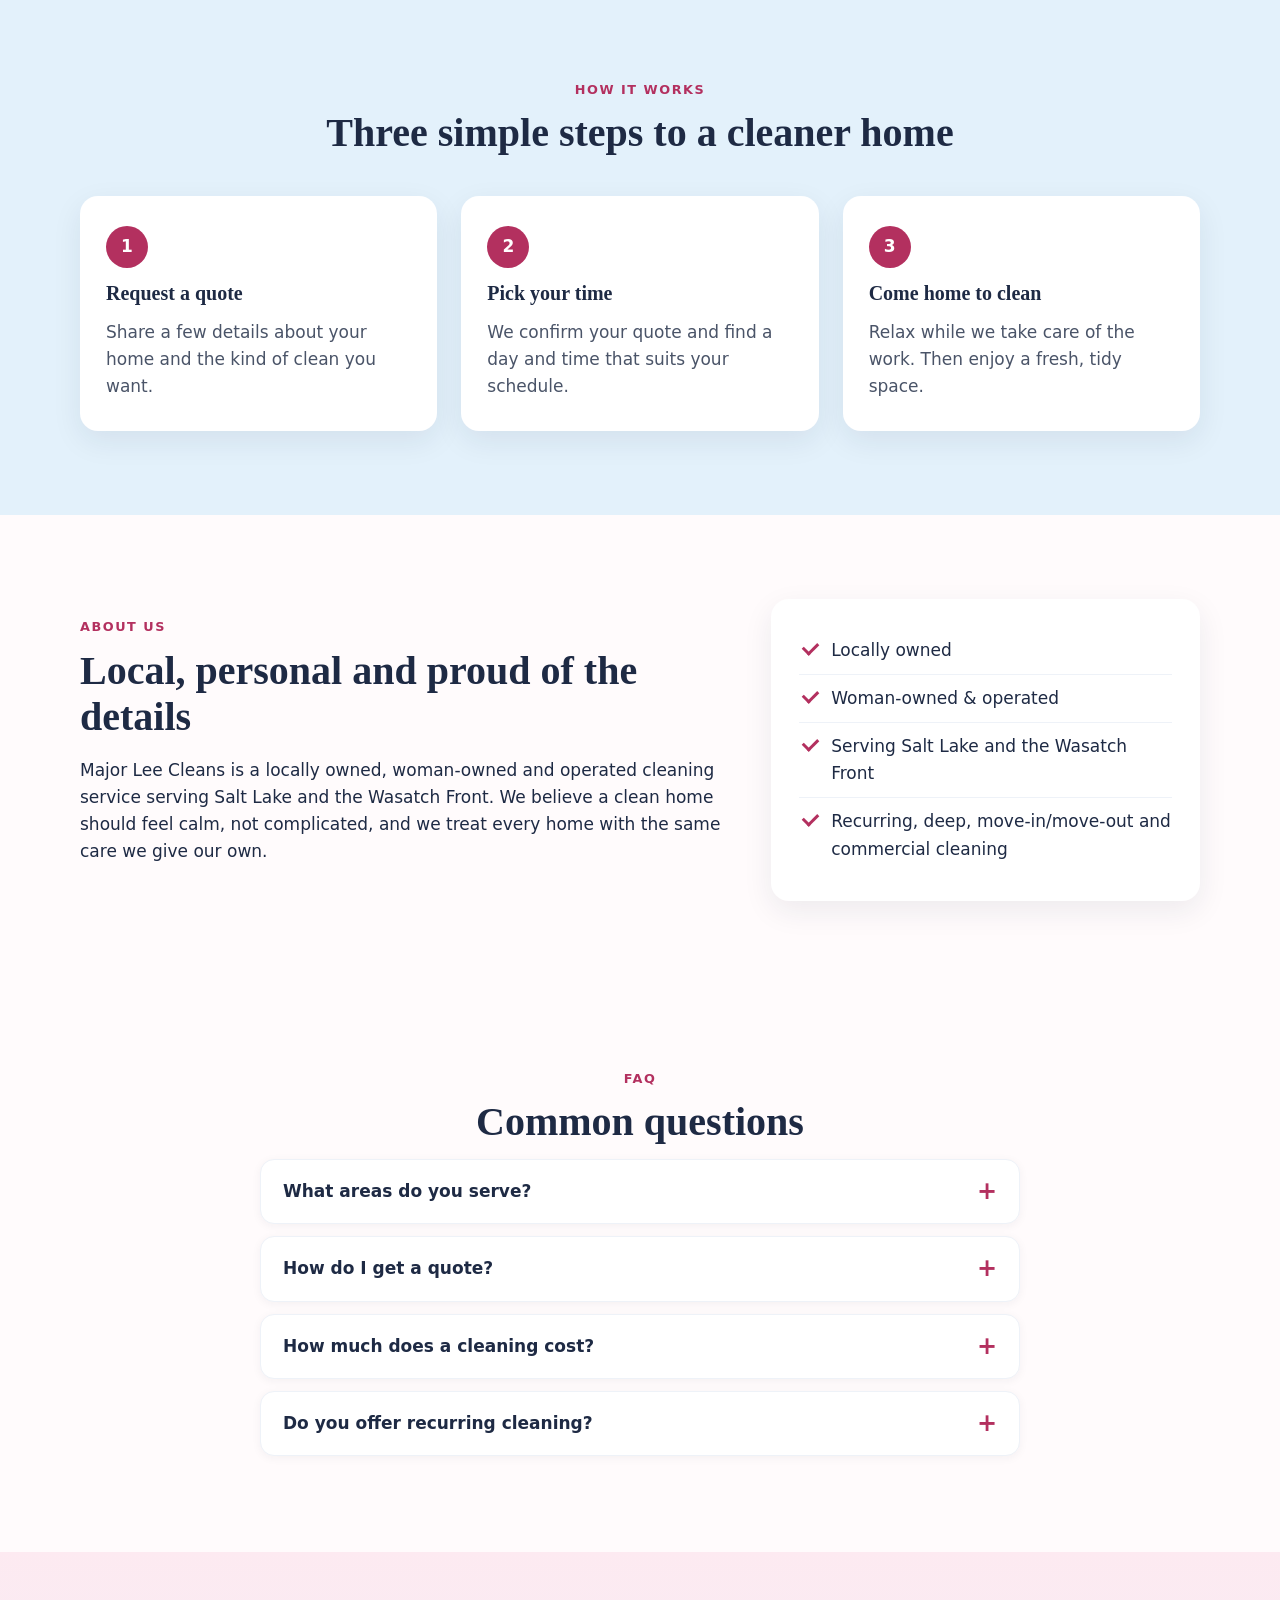
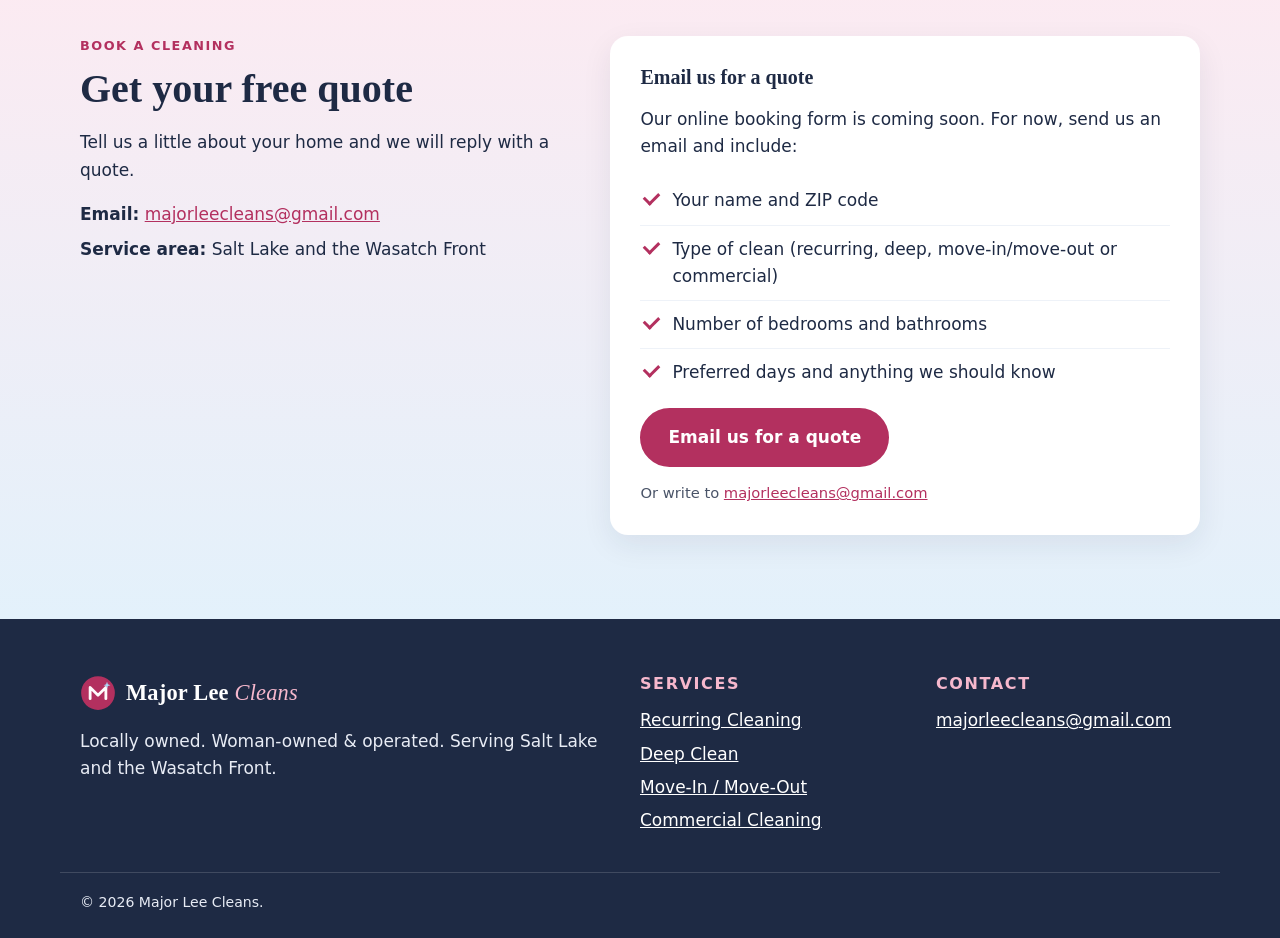
==== commit 5f5977e7: "Services: remove Standard, Recurring first, Commercial in main row" ====
--- a/index.html
+++ b/index.html
@@ -85,9 +85,9 @@
     <p class="sub center">Pick the visit that matches what your home needs right now. Every quote is tailored to your space.</p>
     <div class="cards">
       <article class="card">
-        <svg class="ico" viewBox="0 0 48 48" aria-hidden="true"><path d="M8 22L24 9l16 13v17H8z" fill="none" stroke="currentColor" stroke-width="3" stroke-linejoin="round"/><path d="M19 39V28h10v11" fill="none" stroke="currentColor" stroke-width="3"/></svg>
-        <h3>Standard Clean</h3>
-        <p>A thorough refresh of kitchens, bathrooms, floors and living spaces. Great for keeping things on track.</p>
+        <svg class="ico" viewBox="0 0 48 48" aria-hidden="true"><rect x="7" y="10" width="34" height="30" rx="4" fill="none" stroke="currentColor" stroke-width="3"/><path d="M7 18h34M16 6v8M32 6v8" stroke="currentColor" stroke-width="3" stroke-linecap="round"/><path d="M17 29l5 5 9-9" fill="none" stroke="currentColor" stroke-width="3" stroke-linecap="round" stroke-linejoin="round"/></svg>
+        <h3>Recurring Cleaning</h3>
+        <p>Regular visits on a schedule that works for you, so your home stays ready.</p>
       </article>
       <article class="card">
         <svg class="ico" viewBox="0 0 48 48" aria-hidden="true"><path d="M24 6l4 10 10 4-10 4-4 10-4-10-10-4 10-4z" fill="none" stroke="currentColor" stroke-width="3" stroke-linejoin="round"/><circle cx="38" cy="38" r="4" fill="currentColor"/></svg>
@@ -100,22 +100,15 @@
         <p>An empty-home clean so you can hand over the keys or settle into a new place with confidence.</p>
       </article>
       <article class="card">
-        <svg class="ico" viewBox="0 0 48 48" aria-hidden="true"><rect x="7" y="10" width="34" height="30" rx="4" fill="none" stroke="currentColor" stroke-width="3"/><path d="M7 18h34M16 6v8M32 6v8" stroke="currentColor" stroke-width="3" stroke-linecap="round"/><path d="M17 29l5 5 9-9" fill="none" stroke="currentColor" stroke-width="3" stroke-linecap="round" stroke-linejoin="round"/></svg>
-        <h3>Recurring Cleaning</h3>
-        <p>Regular visits on a schedule that works for you, so your home stays ready.</p>
-      </article>
-      <article class="card card-wide">
         <svg class="ico" viewBox="0 0 48 48" aria-hidden="true"><rect x="9" y="6" width="22" height="36" rx="2" fill="none" stroke="currentColor" stroke-width="3"/><path d="M31 18h8v24H31M15 13h4M23 13h2M15 20h4M23 20h2M15 27h4M23 27h2M18 42v-7h4v7" fill="none" stroke="currentColor" stroke-width="3" stroke-linejoin="round"/></svg>
-        <div>
-          <h3>Commercial Cleaning</h3>
-          <p>Clean, welcoming spaces for the people who work in and visit them. Tell us about your space and schedule and we will build a plan around it.</p>
-          <ul class="tags">
-            <li>Offices</li>
-            <li>Small businesses</li>
-            <li>Common areas</li>
-            <li>Move-in / move-out turnovers for property managers</li>
-          </ul>
-        </div>
+        <h3>Commercial Cleaning</h3>
+        <p>Clean, welcoming spaces for the people who work in and visit them. Tell us about your space and schedule and we will build a plan around it.</p>
+        <ul class="tags">
+          <li>Offices</li>
+          <li>Small businesses</li>
+          <li>Common areas</li>
+          <li>Move-in / move-out turnovers for property managers</li>
+        </ul>
       </article>
     </div>
   </div>
@@ -144,7 +137,7 @@
       <li>Locally owned</li>
       <li>Woman-owned &amp; operated</li>
       <li>Serving Salt Lake and the Wasatch Front</li>
-      <li>Standard, deep, move-in/move-out and recurring cleaning</li>
+      <li>Recurring, deep, move-in/move-out and commercial cleaning</li>
     </ul>
   </div>
 </section>
@@ -176,7 +169,7 @@
       <p>Our online booking form is coming soon. For now, send us an email and include:</p>
       <ul class="checklist plain">
         <li>Your name and ZIP code</li>
-        <li>Type of clean (standard, deep, move-in/move-out or recurring)</li>
+        <li>Type of clean (recurring, deep, move-in/move-out or commercial)</li>
         <li>Number of bedrooms and bathrooms</li>
         <li>Preferred days and anything we should know</li>
       </ul>
@@ -195,7 +188,7 @@
     </div>
     <div>
       <h2 class="foot-h">Services</h2>
-      <ul><li><a href="#services">Standard Clean</a></li><li><a href="#services">Deep Clean</a></li><li><a href="#services">Move-In / Move-Out</a></li><li><a href="#services">Recurring Cleaning</a></li><li><a href="#services">Commercial Cleaning</a></li></ul>
+      <ul><li><a href="#services">Recurring Cleaning</a></li><li><a href="#services">Deep Clean</a></li><li><a href="#services">Move-In / Move-Out</a></li><li><a href="#services">Commercial Cleaning</a></li></ul>
     </div>
     <div>
       <h2 class="foot-h">Contact</h2>
--- a/styles.css
+++ b/styles.css
@@ -111,9 +111,5 @@
 .hero-photo img{display:block;width:100%;height:auto;border-radius:24px;border:6px solid #fff;box-shadow:0 14px 34px rgba(30,42,68,.14)}
 @media (max-width:560px){.hero-photo{padding:0 10px 10px 0}.hero-photo:after{width:44px;height:44px;left:-8px;top:-8px}}
 /* commercial card */
-.card-wide{grid-column:1/-1;flex-direction:row;gap:22px;align-items:flex-start}
-.card-wide .ico{flex:0 0 46px}
-.card-wide h3{margin-top:4px}
-.tags{list-style:none;padding:0;margin:4px 0 0;display:flex;flex-wrap:wrap;gap:8px}
-.tags li{background:#e3f1fb;color:#1f5f8b;font-weight:600;font-size:.88rem;padding:6px 12px;border-radius:999px}
-@media (max-width:560px){.card-wide{flex-direction:column;gap:0}}
+.tags{list-style:none;padding:0;margin:0;display:flex;flex-wrap:wrap;gap:6px}
+.tags li{background:#e3f1fb;color:#1f5f8b;font-weight:600;font-size:.82rem;line-height:1.3;padding:5px 10px;border-radius:12px}
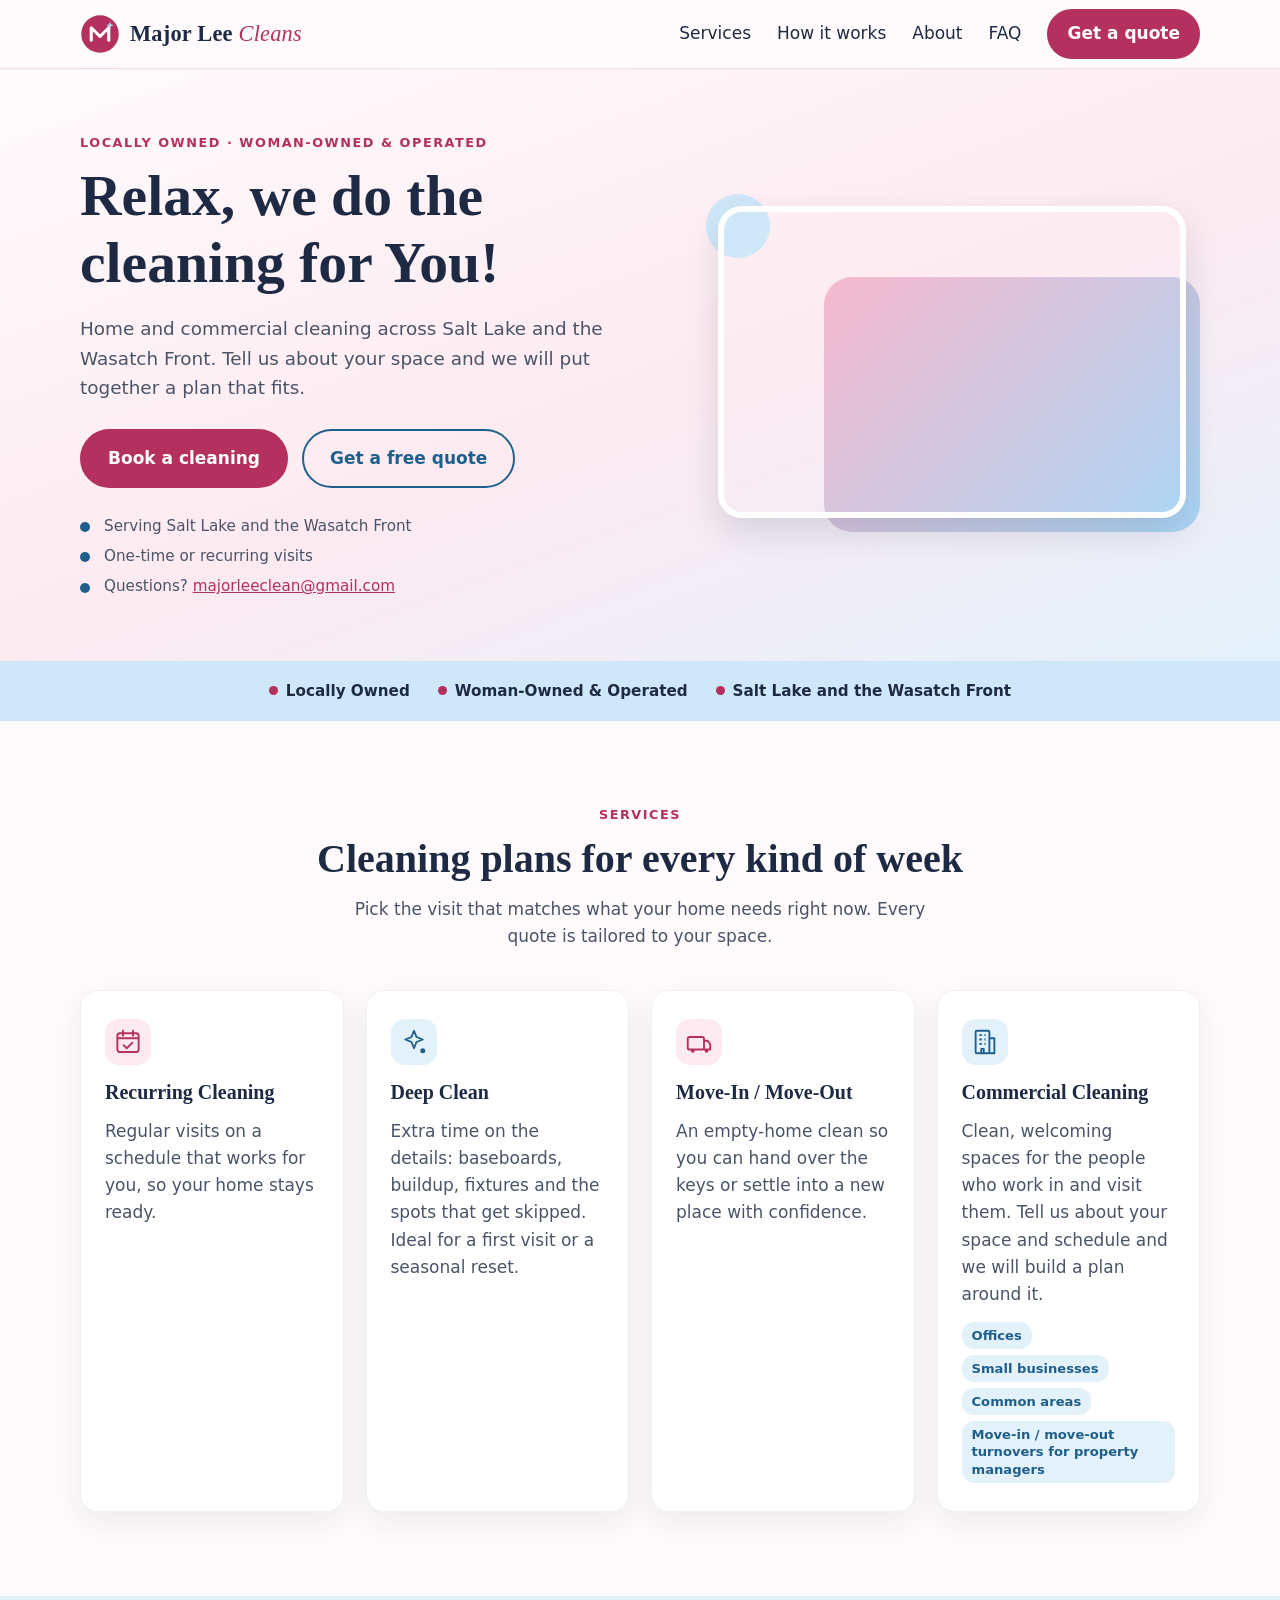
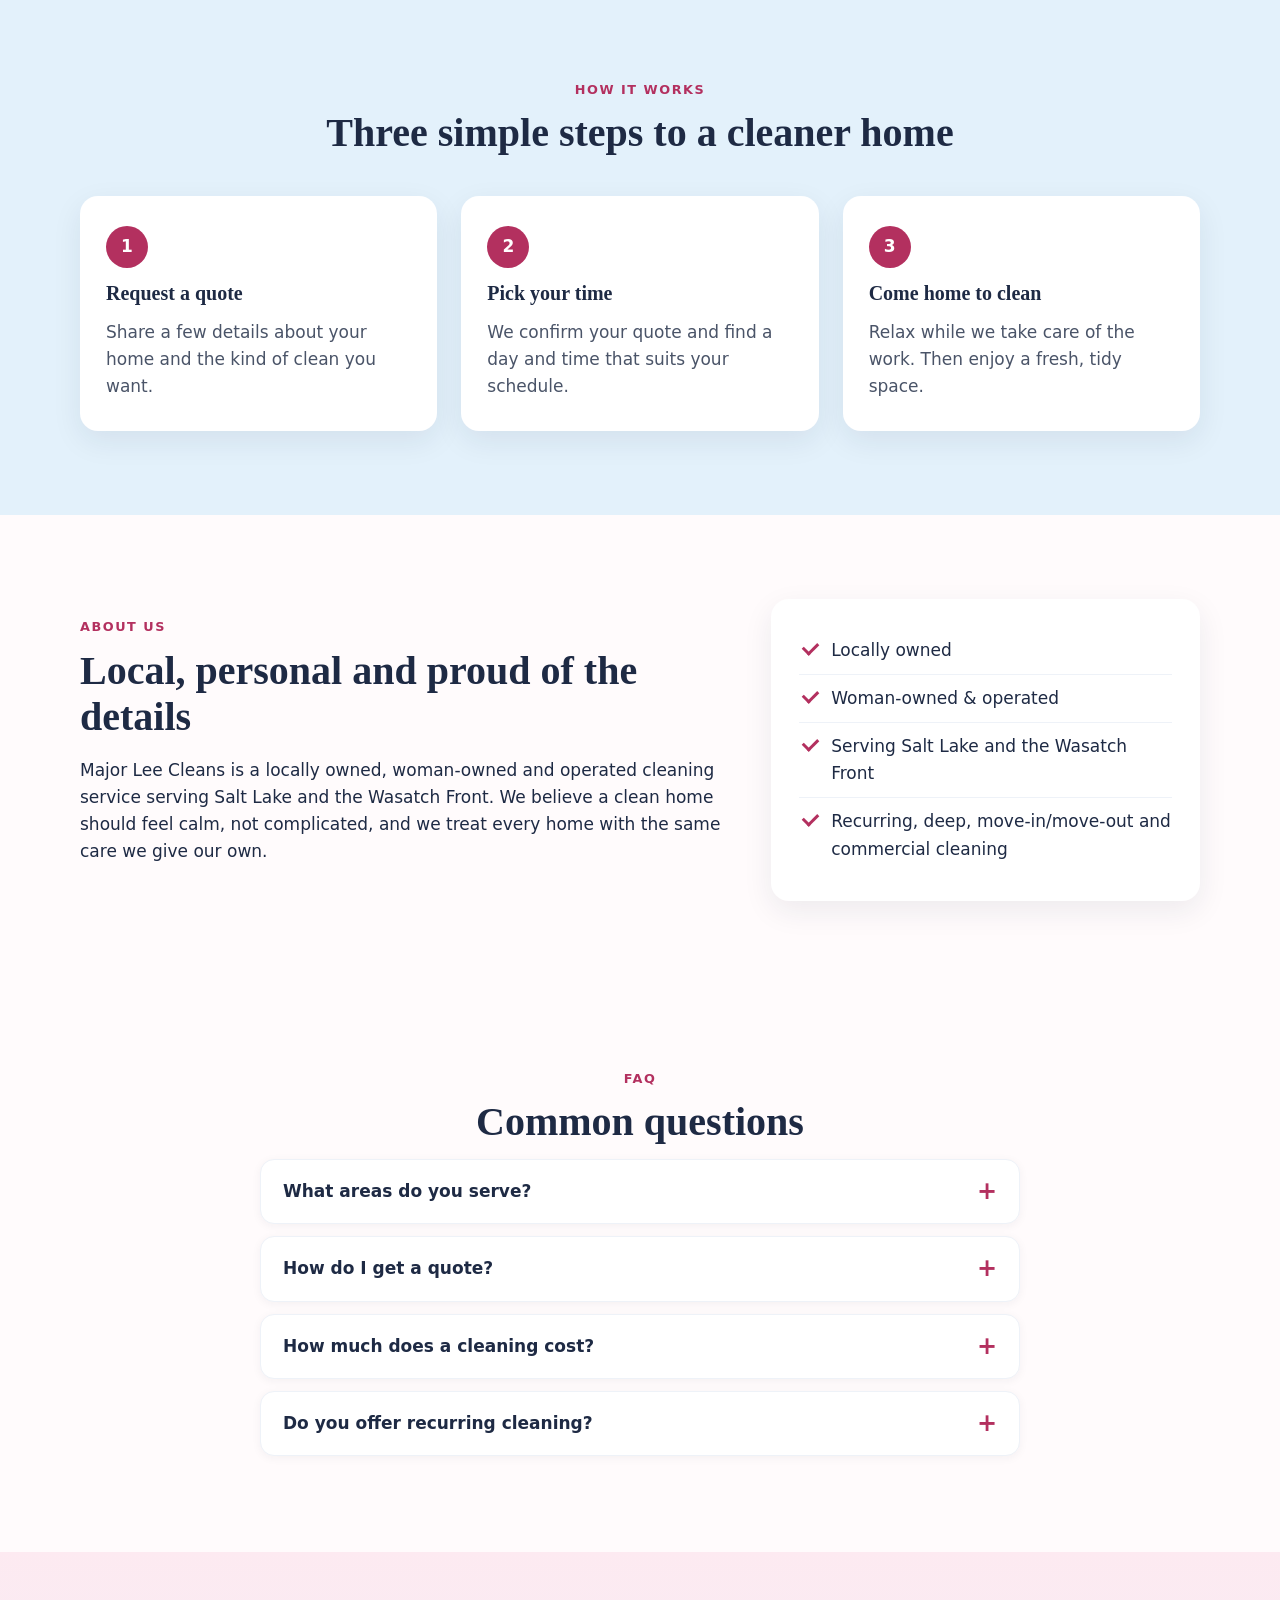
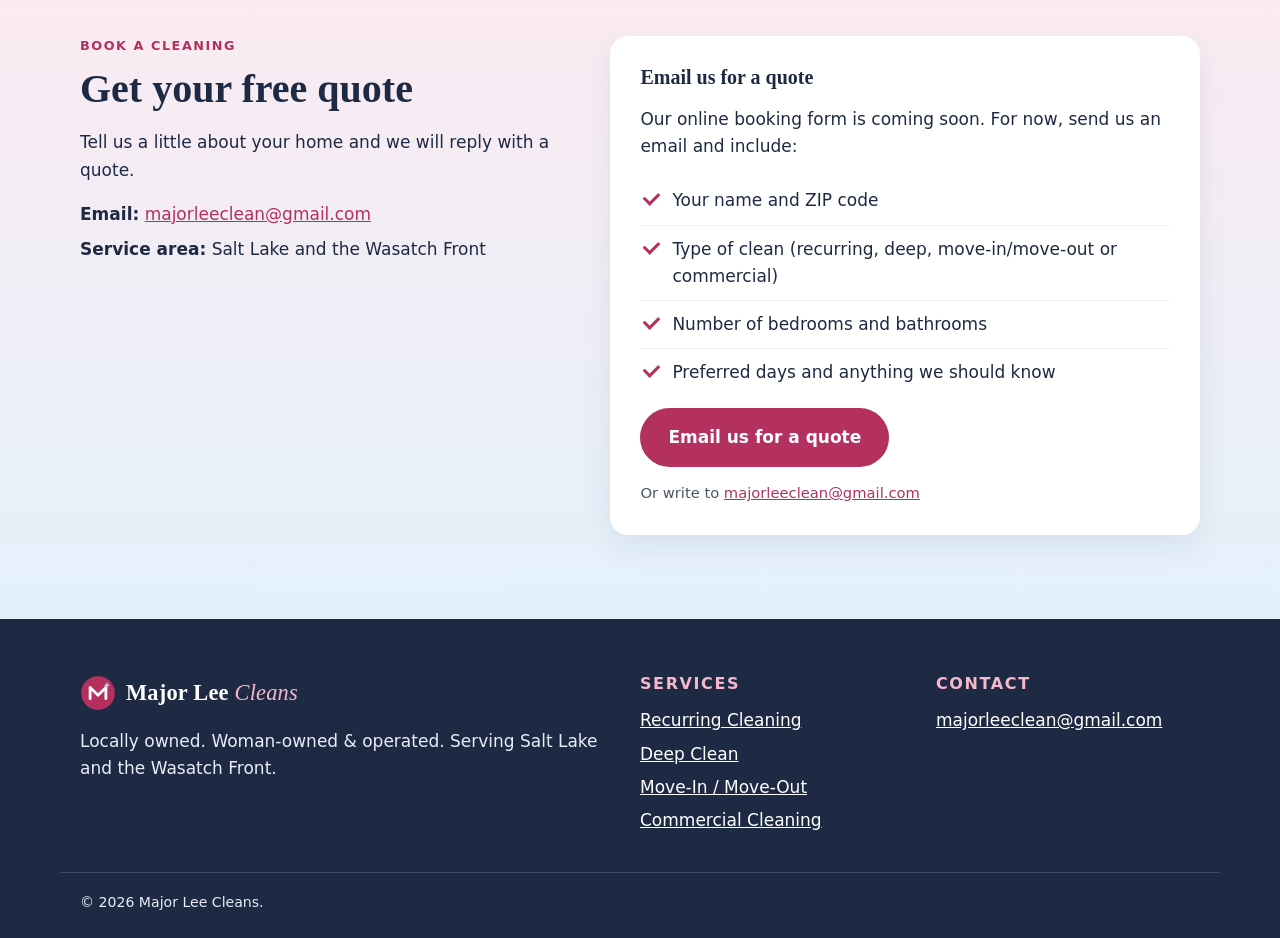
==== commit 9a1102f6: "Switch contact email to majorleeclean@gmail.com" ====
--- a/index.html
+++ b/index.html
@@ -17,7 +17,7 @@
 <meta name="twitter:card" content="summary_large_image">
 <meta name="theme-color" content="#b3305f">
 <script type="application/ld+json">
-{"@context":"https://schema.org","@type":"HouseCleaning","name":"Major Lee Cleans","url":"https://majorleeclean.com/","email":"majorleecleans@gmail.com","description":"Locally owned, woman-owned and operated residential and commercial cleaning.","knowsAbout":["Residential cleaning","Commercial cleaning","Deep cleaning","Move-in and move-out cleaning","Recurring cleaning"],"areaServed":[{"@type":"City","name":"Salt Lake City, Utah"},{"@type":"Place","name":"Wasatch Front, Utah"}],"logo":"https://majorleeclean.com/assets/logo.svg","image":"https://majorleeclean.com/assets/og.png"}
+{"@context":"https://schema.org","@type":"HouseCleaning","name":"Major Lee Cleans","url":"https://majorleeclean.com/","email":"majorleeclean@gmail.com","description":"Locally owned, woman-owned and operated residential and commercial cleaning.","knowsAbout":["Residential cleaning","Commercial cleaning","Deep cleaning","Move-in and move-out cleaning","Recurring cleaning"],"areaServed":[{"@type":"City","name":"Salt Lake City, Utah"},{"@type":"Place","name":"Wasatch Front, Utah"}],"logo":"https://majorleeclean.com/assets/logo.svg","image":"https://majorleeclean.com/assets/og.png"}
 </script>
 <link rel="icon" href="favicon.svg" type="image/svg+xml">
 <link rel="stylesheet" href="styles.css">
@@ -58,7 +58,7 @@
       <ul class="hero-points">
         <li>Serving Salt Lake and the Wasatch Front</li>
         <li>One-time or recurring visits</li>
-        <li>Questions? <a href="mailto:majorleecleans@gmail.com">majorleecleans@gmail.com</a></li>
+        <li>Questions? <a href="mailto:majorleeclean@gmail.com">majorleeclean@gmail.com</a></li>
       </ul>
     </div>
     <div class="hero-photo">
@@ -147,7 +147,7 @@
     <p class="eyebrow center">FAQ</p>
     <h2 class="center">Common questions</h2>
     <details><summary>What areas do you serve?</summary><p>We serve Salt Lake and the Wasatch Front. Not sure if you are in range? Send us a note and we will let you know.</p></details>
-    <details><summary>How do I get a quote?</summary><p>Email <a href="mailto:majorleecleans@gmail.com">majorleecleans@gmail.com</a> with the type of clean you want, the size of your home and your ZIP code. We will reply with a quote.</p></details>
+    <details><summary>How do I get a quote?</summary><p>Email <a href="mailto:majorleeclean@gmail.com">majorleeclean@gmail.com</a> with the type of clean you want, the size of your home and your ZIP code. We will reply with a quote.</p></details>
     <details><summary>How much does a cleaning cost?</summary><p>Every home is different, so we quote based on size, condition and the type of clean. Request a quote and we will get back to you.</p></details>
     <details><summary>Do you offer recurring cleaning?</summary><p>Yes. Recurring cleaning is one of our core services. Let us know how often you would like a visit when you request a quote.</p></details>
   </div>
@@ -160,7 +160,7 @@
       <h2>Get your free quote</h2>
       <p>Tell us a little about your home and we will reply with a quote.</p>
       <ul class="contact-list">
-        <li><strong>Email:</strong> <a href="mailto:majorleecleans@gmail.com">majorleecleans@gmail.com</a></li>
+        <li><strong>Email:</strong> <a href="mailto:majorleeclean@gmail.com">majorleeclean@gmail.com</a></li>
         <li><strong>Service area:</strong> Salt Lake and the Wasatch Front</li>
       </ul>
     </div>
@@ -173,8 +173,8 @@
         <li>Number of bedrooms and bathrooms</li>
         <li>Preferred days and anything we should know</li>
       </ul>
-      <a class="btn" href="mailto:majorleecleans@gmail.com?subject=Cleaning%20quote%20request&amp;body=Name%3A%0AZIP%20code%3A%0AType%20of%20clean%3A%0ABedrooms%20and%20bathrooms%3A%0APreferred%20days%3A%0ANotes%3A">Email us for a quote</a>
-      <p class="small">Or write to <a href="mailto:majorleecleans@gmail.com">majorleecleans@gmail.com</a></p>
+      <a class="btn" href="mailto:majorleeclean@gmail.com?subject=Cleaning%20quote%20request&amp;body=Name%3A%0AZIP%20code%3A%0AType%20of%20clean%3A%0ABedrooms%20and%20bathrooms%3A%0APreferred%20days%3A%0ANotes%3A">Email us for a quote</a>
+      <p class="small">Or write to <a href="mailto:majorleeclean@gmail.com">majorleeclean@gmail.com</a></p>
     </div>
   </div>
 </section>
@@ -192,7 +192,7 @@
     </div>
     <div>
       <h2 class="foot-h">Contact</h2>
-      <ul><li><a href="mailto:majorleecleans@gmail.com">majorleecleans@gmail.com</a></li></ul>
+      <ul><li><a href="mailto:majorleeclean@gmail.com">majorleeclean@gmail.com</a></li></ul>
     </div>
   </div>
   <p class="wrap copy">&copy; <span id="yr">2026</span> Major Lee Cleans.</p>
